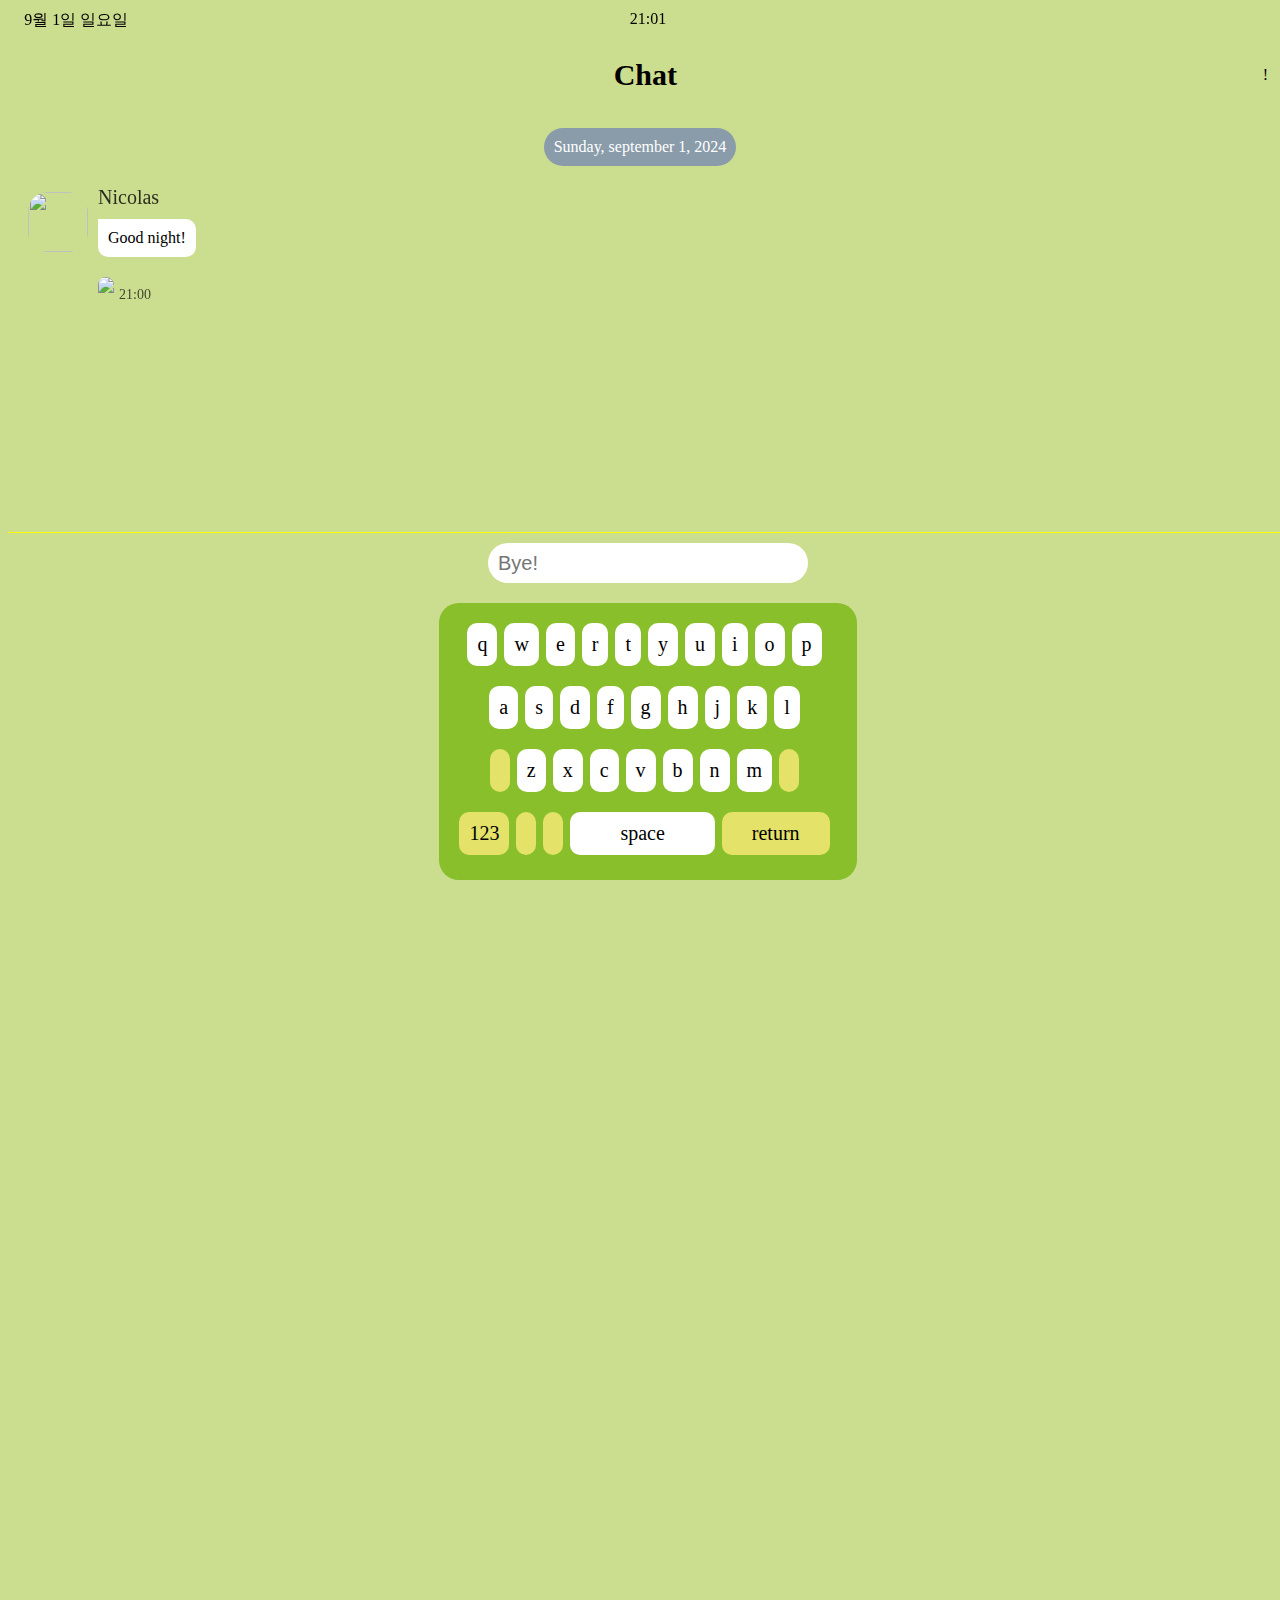
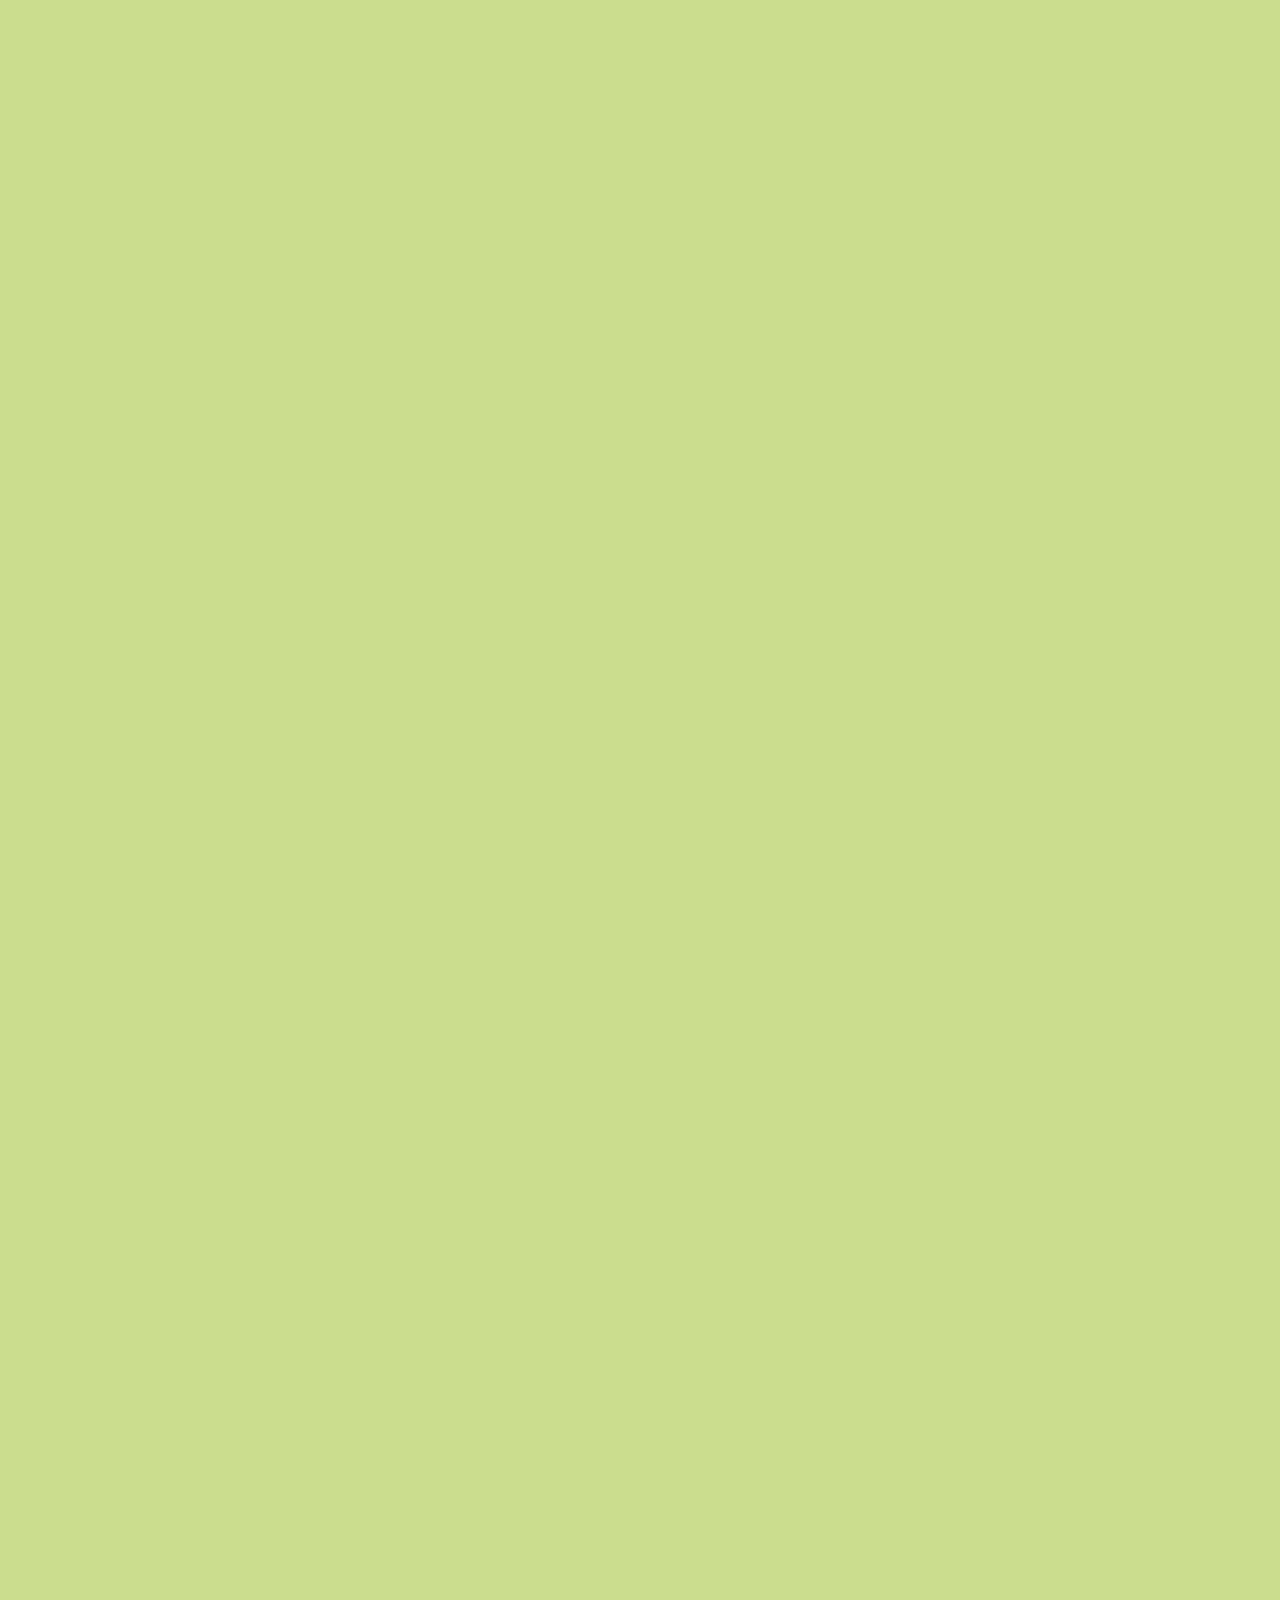
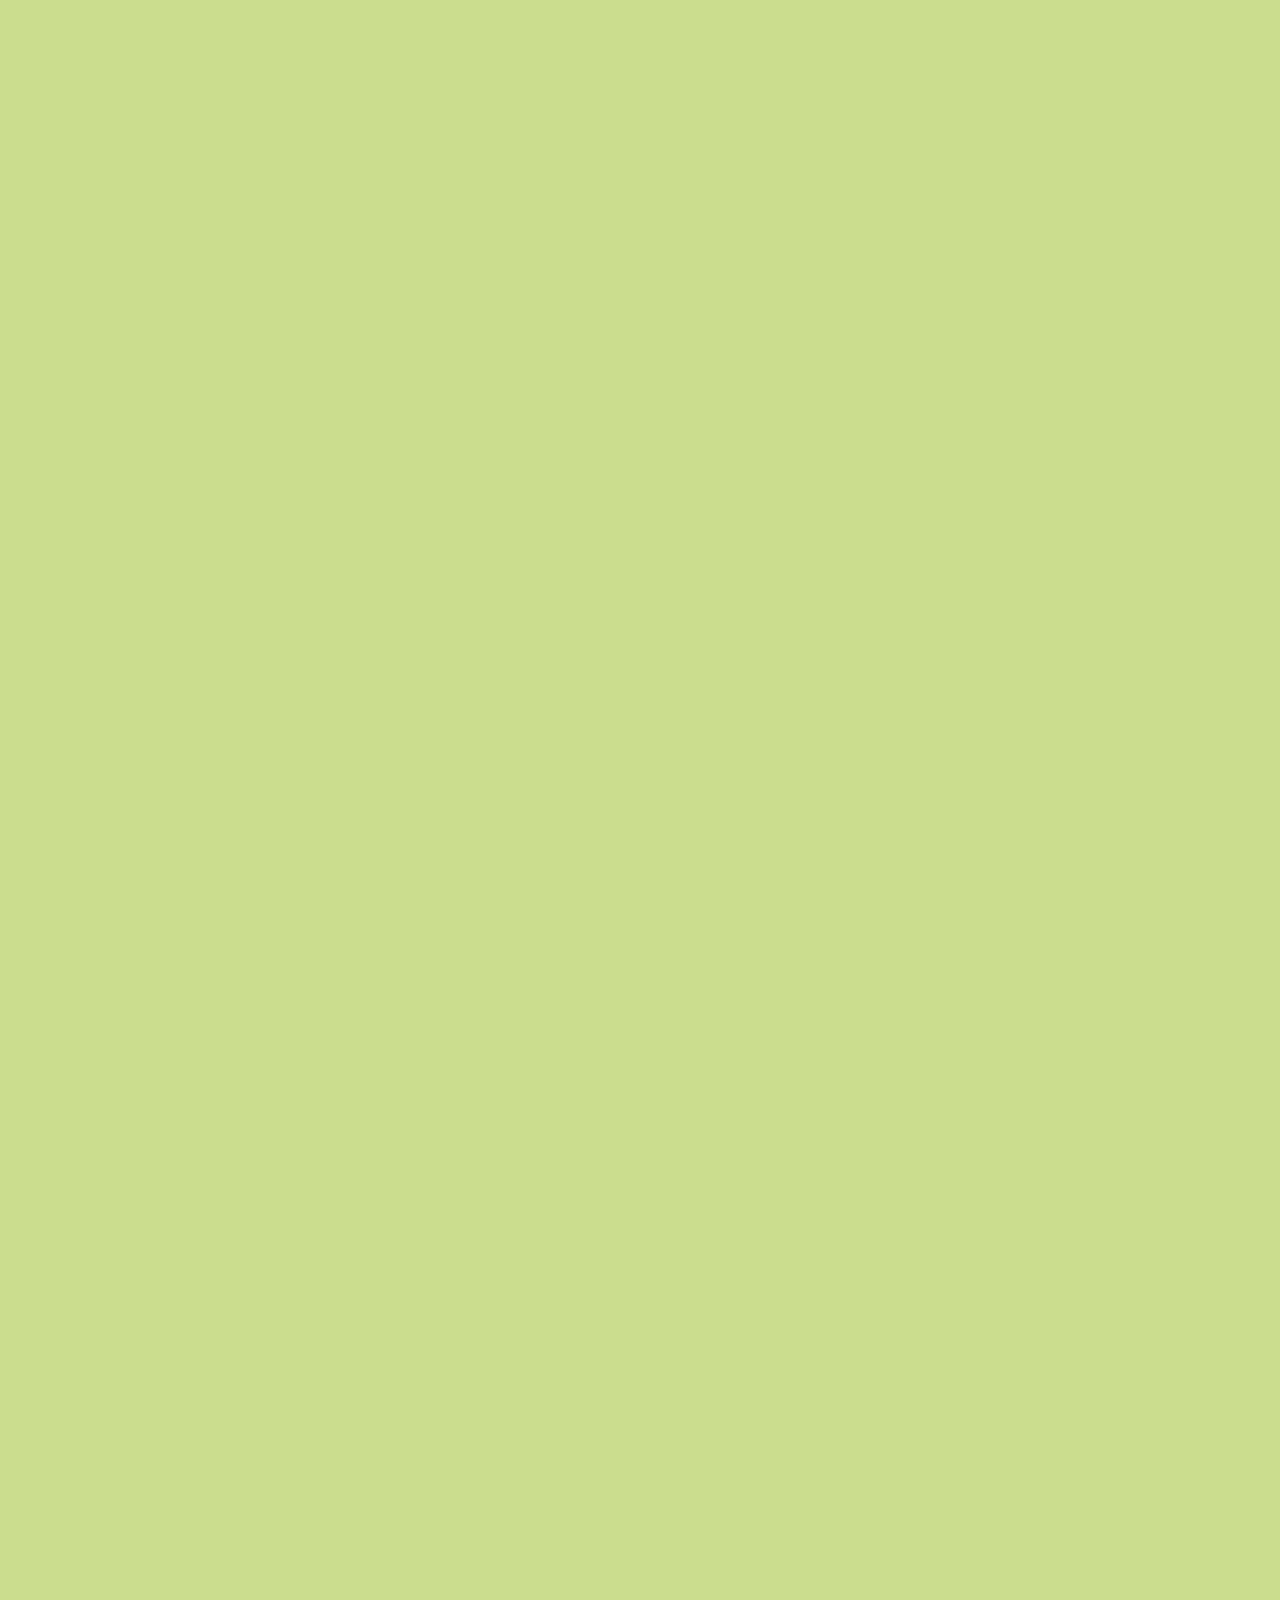
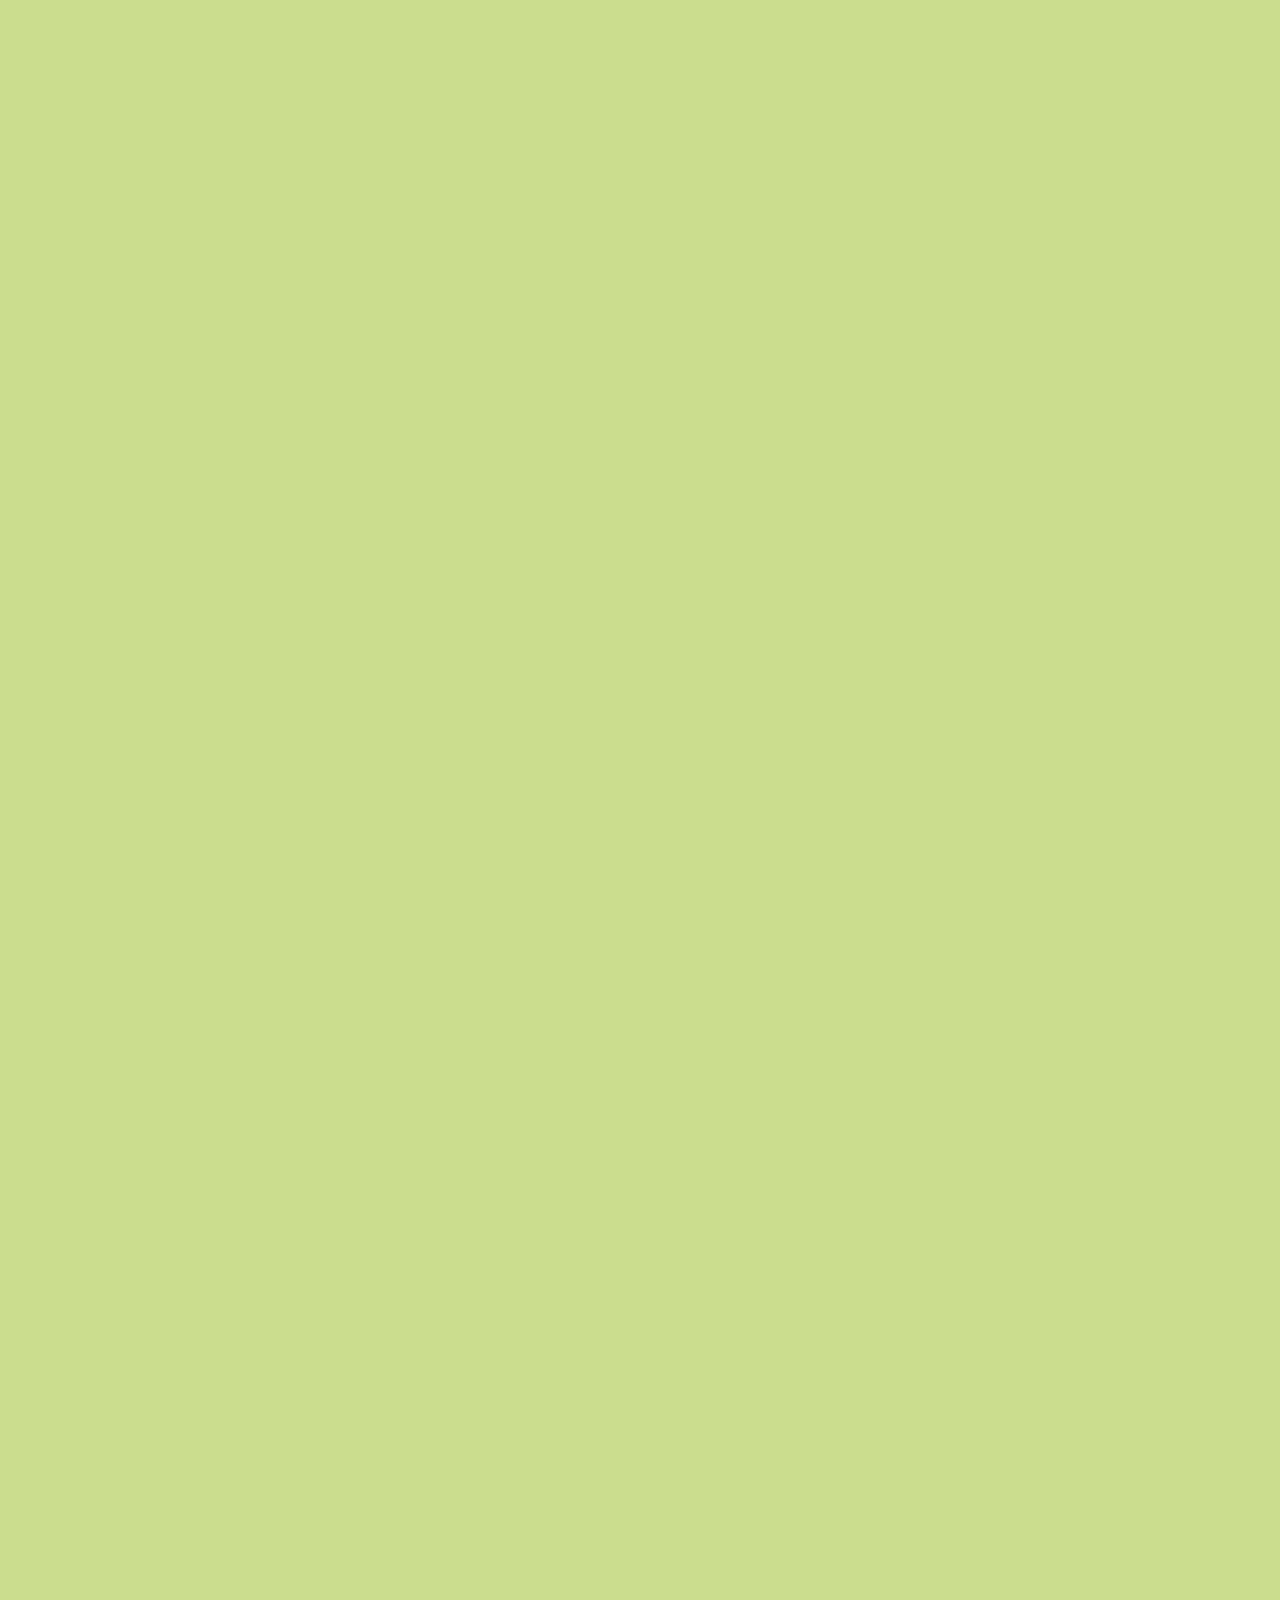
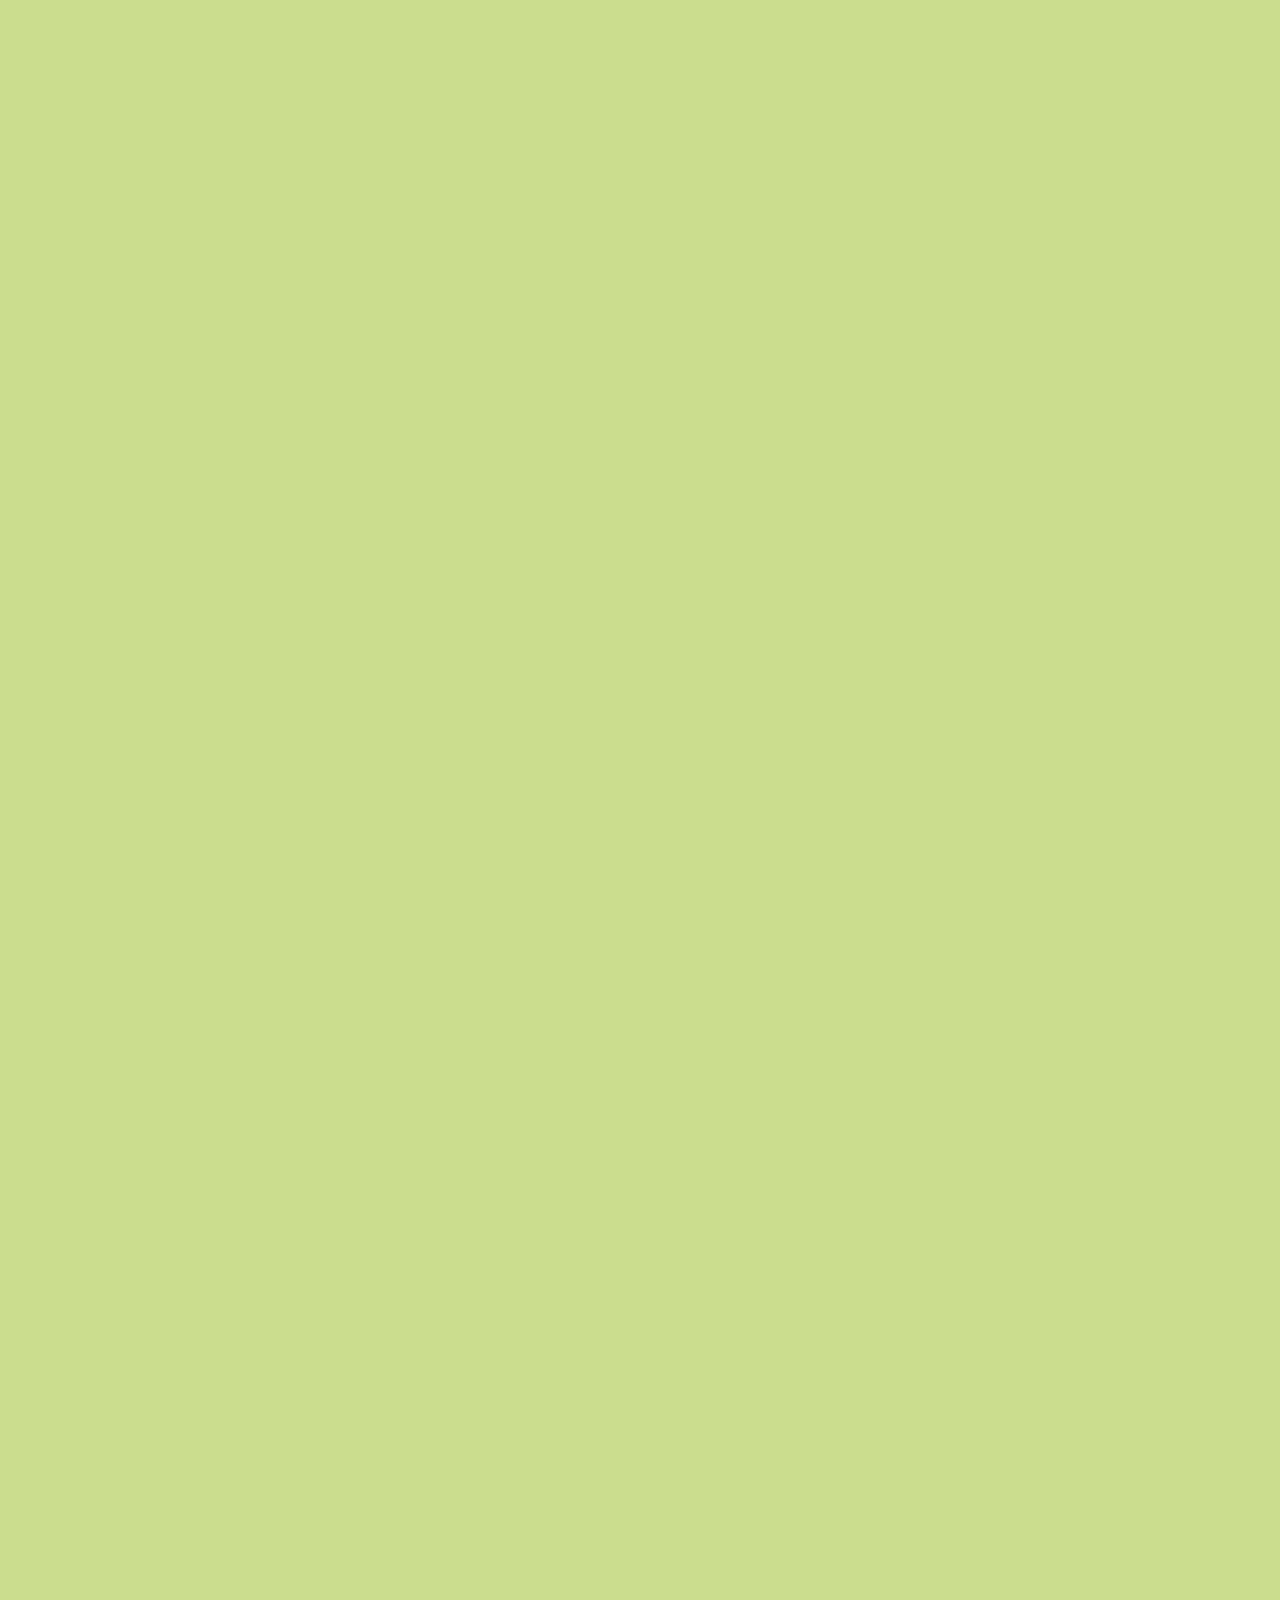
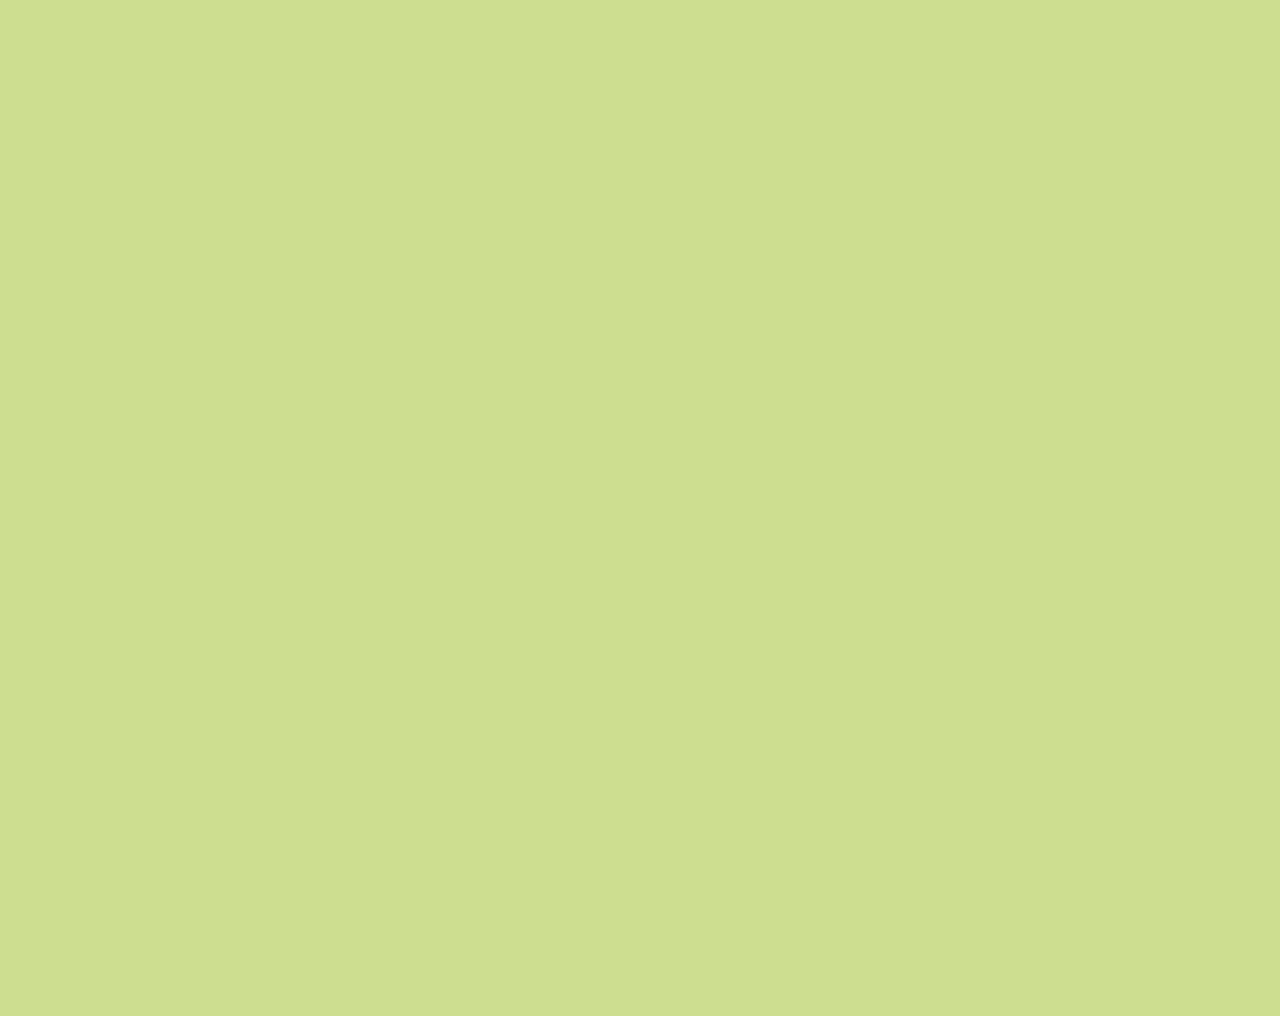
==== chat-night.html @ dffe034f "melonatalk" ====
<!DOCTYPE html>
<html lang="en">
<head>
  <meta charset="UTF-8">
  <meta name="viewport" content="width=device-width, initial-scale=1.0">
  <title>chat - MelonaTalk</title>
  <link rel="stylesheet" href="css/styles.css">
</head>
<body id = "chat-secreens2">
  <div class = "status-bar">
    <div class="status-bar__column">
      <span>9월 1일 일요일</span>
    </div>
    <div class="status-bar__column">
      <span>21:01</span>
    </div>
    <div class="status-bar__column">
      <i class="fa-solid fa-comment-dots"></i>
      <i class="fa-solid fa-volume-xmark"></i>
      <i class="fa-solid fa-wifi"></i>
      <i class="fa-solid fa-battery-quarter"></i>
    </div>
  </div>

  <header class = "screen-header2">
    <div class = "header-column">
      <a href="chats.html">
        <i class="fa-solid fa-chevron-left fa-xl"></i>
      </a>
    </div>
    <div class = "header-column">
      <span class = "header-title">Chat</span>
    </div>
    <div class = "header-column">
      <div class = "nav__notification2">!</div>
      <a href="chat.html"><i class="fa-regular fa-sun fa-xl"></i></a>
    </div>
  </header>

  <div class = "time-stamp">
    <div class = "time-notify">
      <span>Sunday, september 1, 2024</span>
    </div>
    
  </div>

<div class="message-row">
  <img src = "https://search.pstatic.net/common/?src=https%3A%2F%2Fditto-phinf.pstatic.net%2F20240404_140%2F1712211848924etc7e_PNG%2F660e47878357bb7883103996.png&type=o&size=472x472&ttype=input"/>
  <div class = "message-row__content">
    <span class = "message__author">Nicolas</span>
    <div class = "message__info">
      <span class = "message__bubble">Good night!</span>
    </div>
  </div>
</div>

<div class="message-img">
  <img src = "https://encrypted-tbn0.gstatic.com/images?q=tbn:ANd9GcSK80d5dXAN3PVcChXH1O1wwo0J5BDsfjjIig&usqp=CAU"/>
  <div class = "message__info">
    <span class = "message__time">21:00</span>
  </div>
</div>
</div>

<div class = "keyboard">
  <div class = "keyboard-top">
    <i class="fa-solid fa-square-plus fa-xl"></i>
    <input type = "text" placeholder="Bye!" class = "keyboard-input"/>
    <i class="fa-solid fa-face-smile fa-xl"></i>
  </div>
  <div class = "keyboard-bottom">
    <div class = first-line>
      <div class="keyboard-keys">
        <span class="keyboard-key">q</span>
      </div>
      <div class="keyboard-keys">
        <span class="keyboard-key">w</span>
      </div>
      <div class="keyboard-keys">
        <span class="keyboard-key">e</span>
      </div>
      <div class="keyboard-keys">
        <span class="keyboard-key">r</span>
      </div>
      <div class="keyboard-keys">
        <span class="keyboard-key">t</span>
      </div>
      <div class="keyboard-keys">
        <span class="keyboard-key">y</span>
      </div>
      <div class="keyboard-keys">
        <span class="keyboard-key">u</span>
      </div>
      <div class="keyboard-keys">
        <span class="keyboard-key">i</span>
      </div>
      <div class="keyboard-keys">
        <span class="keyboard-key">o</span>
      </div>
      <div class="keyboard-keys">
        <span class="keyboard-key">p</span>
      </div>
    </div>
    
    <div class = "second-line">
      <div class="keyboard-keys">
        <span class="keyboard-key">a</span>
      </div>
      <div class="keyboard-keys">
        <span class="keyboard-key">s</span>
      </div>
      <div class="keyboard-keys">
        <span class="keyboard-key">d</span>
      </div>
      <div class="keyboard-keys">
        <span class="keyboard-key">f</span>
      </div>
      <div class="keyboard-keys">
        <span class="keyboard-key">g</span>
      </div>
      <div class="keyboard-keys">
        <span class="keyboard-key">h</span>
      </div>
      <div class="keyboard-keys">
        <span class="keyboard-key">j</span>
      </div>
      <div class="keyboard-keys">
        <span class="keyboard-key">k</span>
      </div>
      <div class="keyboard-keys">
        <span class="keyboard-key">l</span>
      </div>
    </div>
    
    <div class = "third-line">
      <div class="keyboard-keys">
        <span class="keyboard-key"><i class="fa-solid fa-up-long"></i></span>
      </div>
      <div class="keyboard-keys">
        <span class="keyboard-key">z</span>
      </div>
      <div class="keyboard-keys">
        <span class="keyboard-key">x</span>
      </div>
      <div class="keyboard-keys">
        <span class="keyboard-key">c</span>
      </div>
      <div class="keyboard-keys">
        <span class="keyboard-key">v</span>
      </div>
      <div class="keyboard-keys">
        <span class="keyboard-key">b</span>
      </div>
      <div class="keyboard-keys">
        <span class="keyboard-key">n</span>
      </div>
      <div class="keyboard-keys">
        <span class="keyboard-key">m</span>
      </div>
      <div class="keyboard-keys">
        <span class="keyboard-key"><i class="fa-solid fa-delete-left"></i></span>
      </div>

    </div> 

    <div class = "fourth-line">
      <div class="keyboard-keys">
        <span class="keyboard-key">123</span>
      </div>
      <div class="keyboard-keys">
        <span class="keyboard-key"><i class="fa-solid fa-globe"></i></span>
      </div>
      <div class="keyboard-keys">
        <span class="keyboard-key"><i class="fa-solid fa-microphone-lines"></i></span>
      </div>
      <div class = "keyboard-keys">
        <span class="keyboard-key">space</span>
      </div>
      <div class = "keyboard-keys">
        <span class="keyboard-key">return</span>
      </div>
    </div>
  </div>

</div>
  

  <script src="https://kit.fontawesome.com/f261383c8e.js" crossorigin="anonymous"></script>
</body>
</html>
---- css/styles.css ----
@import "variables.css";
@import "reset.css";


@import "components/status-bar.css";
@import "components/nav-bar.css";
@import "components/screen-header.css";
@import "components/user.component.css";

@import "screens/login.css";
@import "screens/friends.css";
@import "screens/chats.css";
@import "screens/find.css";
@import "screens/my.css";
@import "screens/chat.css";
@import "screens/chat-night.css";
@import "screens/keyboard.css";
@import "screens/settings.css";
@import "screens/logout.css";
@import "screens/logoutbefore.css";
body {
  background-color: white;
  height: 1000vh;
}


.header {
  margin-top: 100px;
  display: flex;
  justify-content: center;
  align-items: center;
  flex-direction: column;
}

.header h2 {
  font-size: 50px;
  color: #7ac81a;
  margin-bottom: 15px;
}

.header h3 {
  font-size: 25px;
  color: #c9d7ad;
}
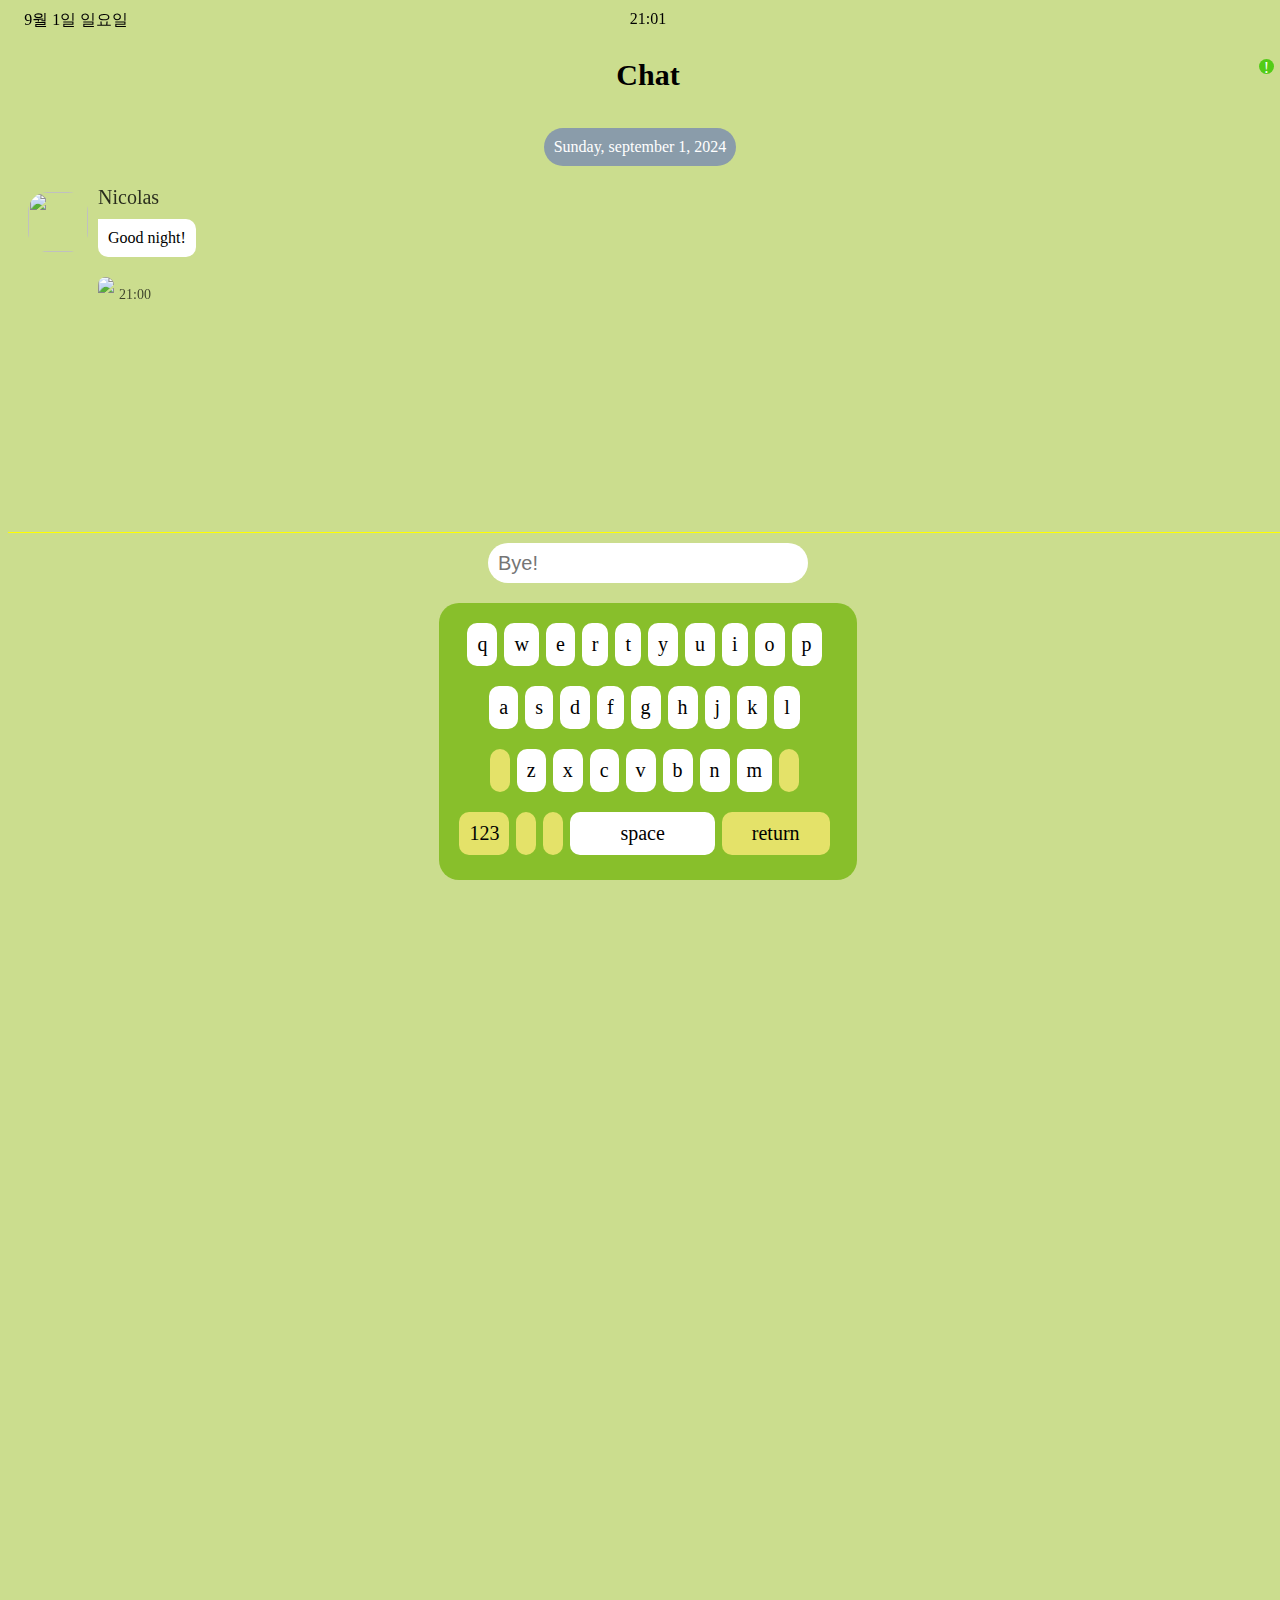
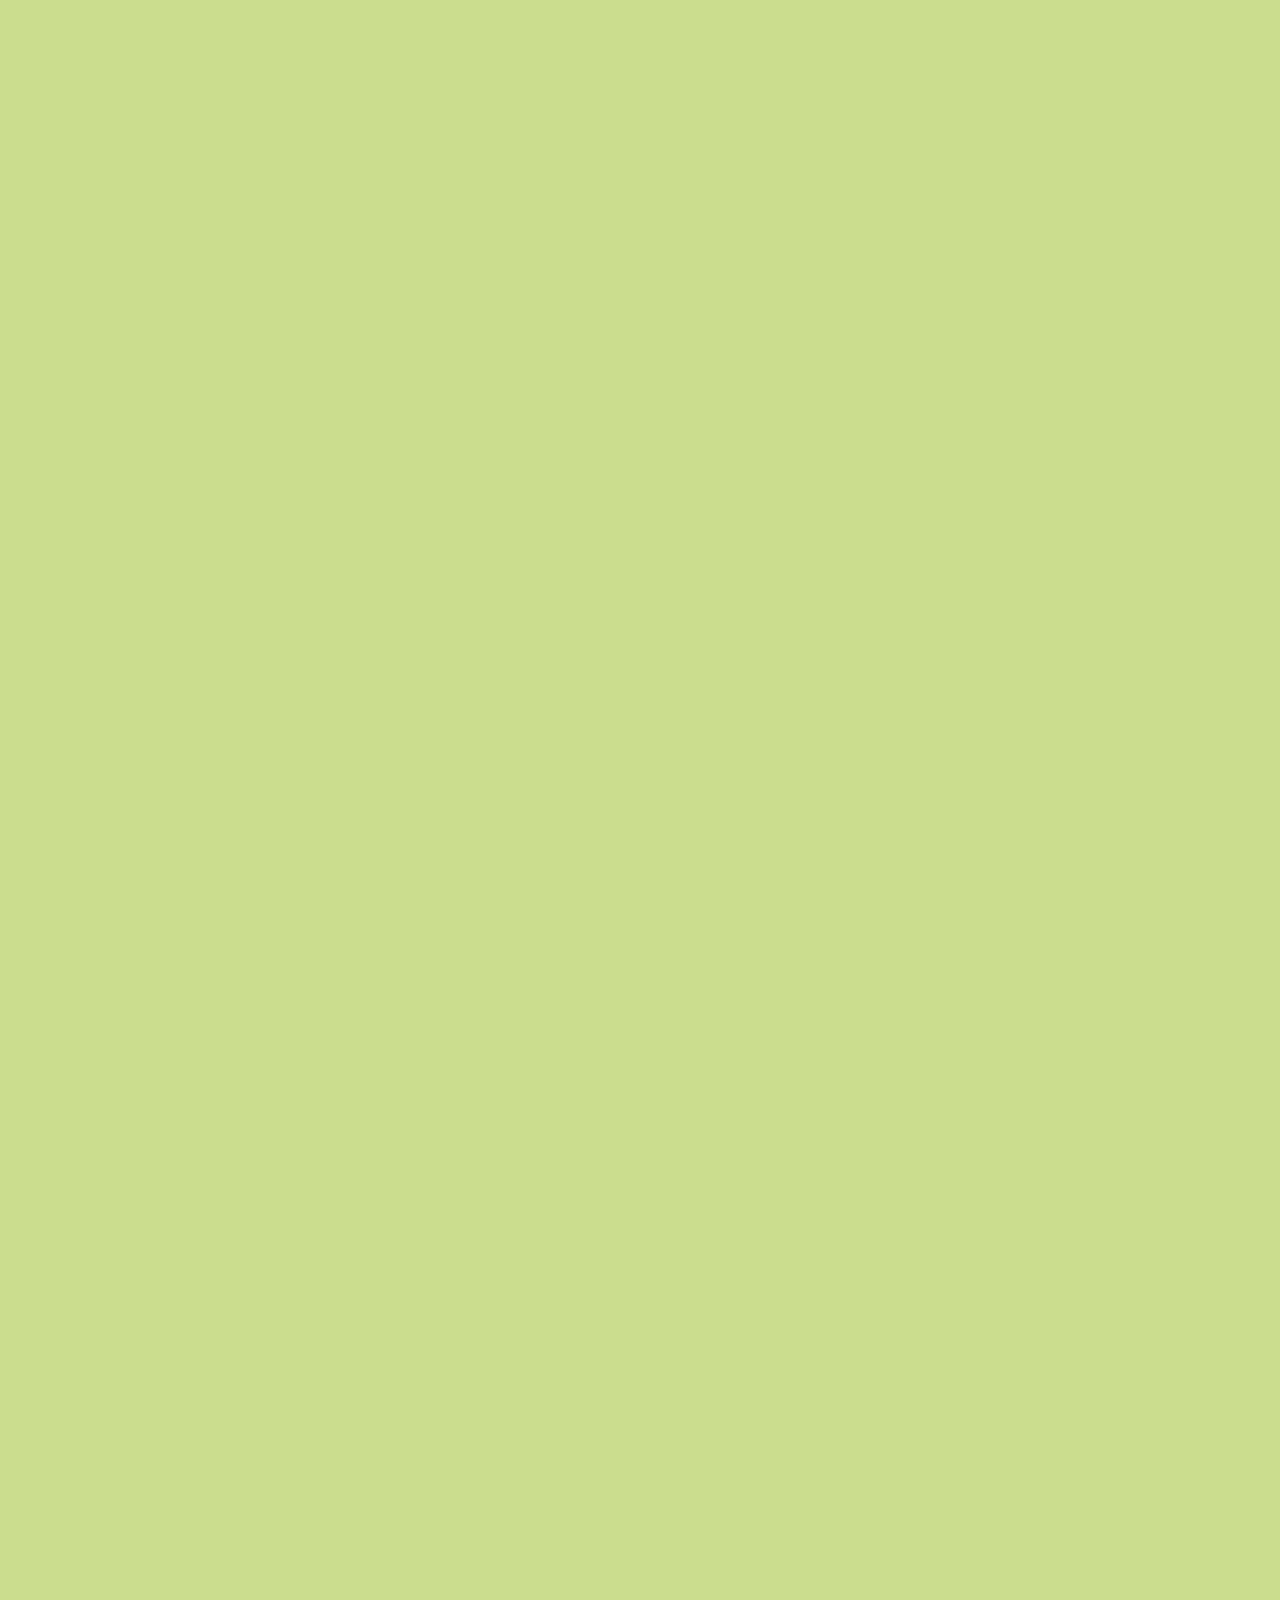
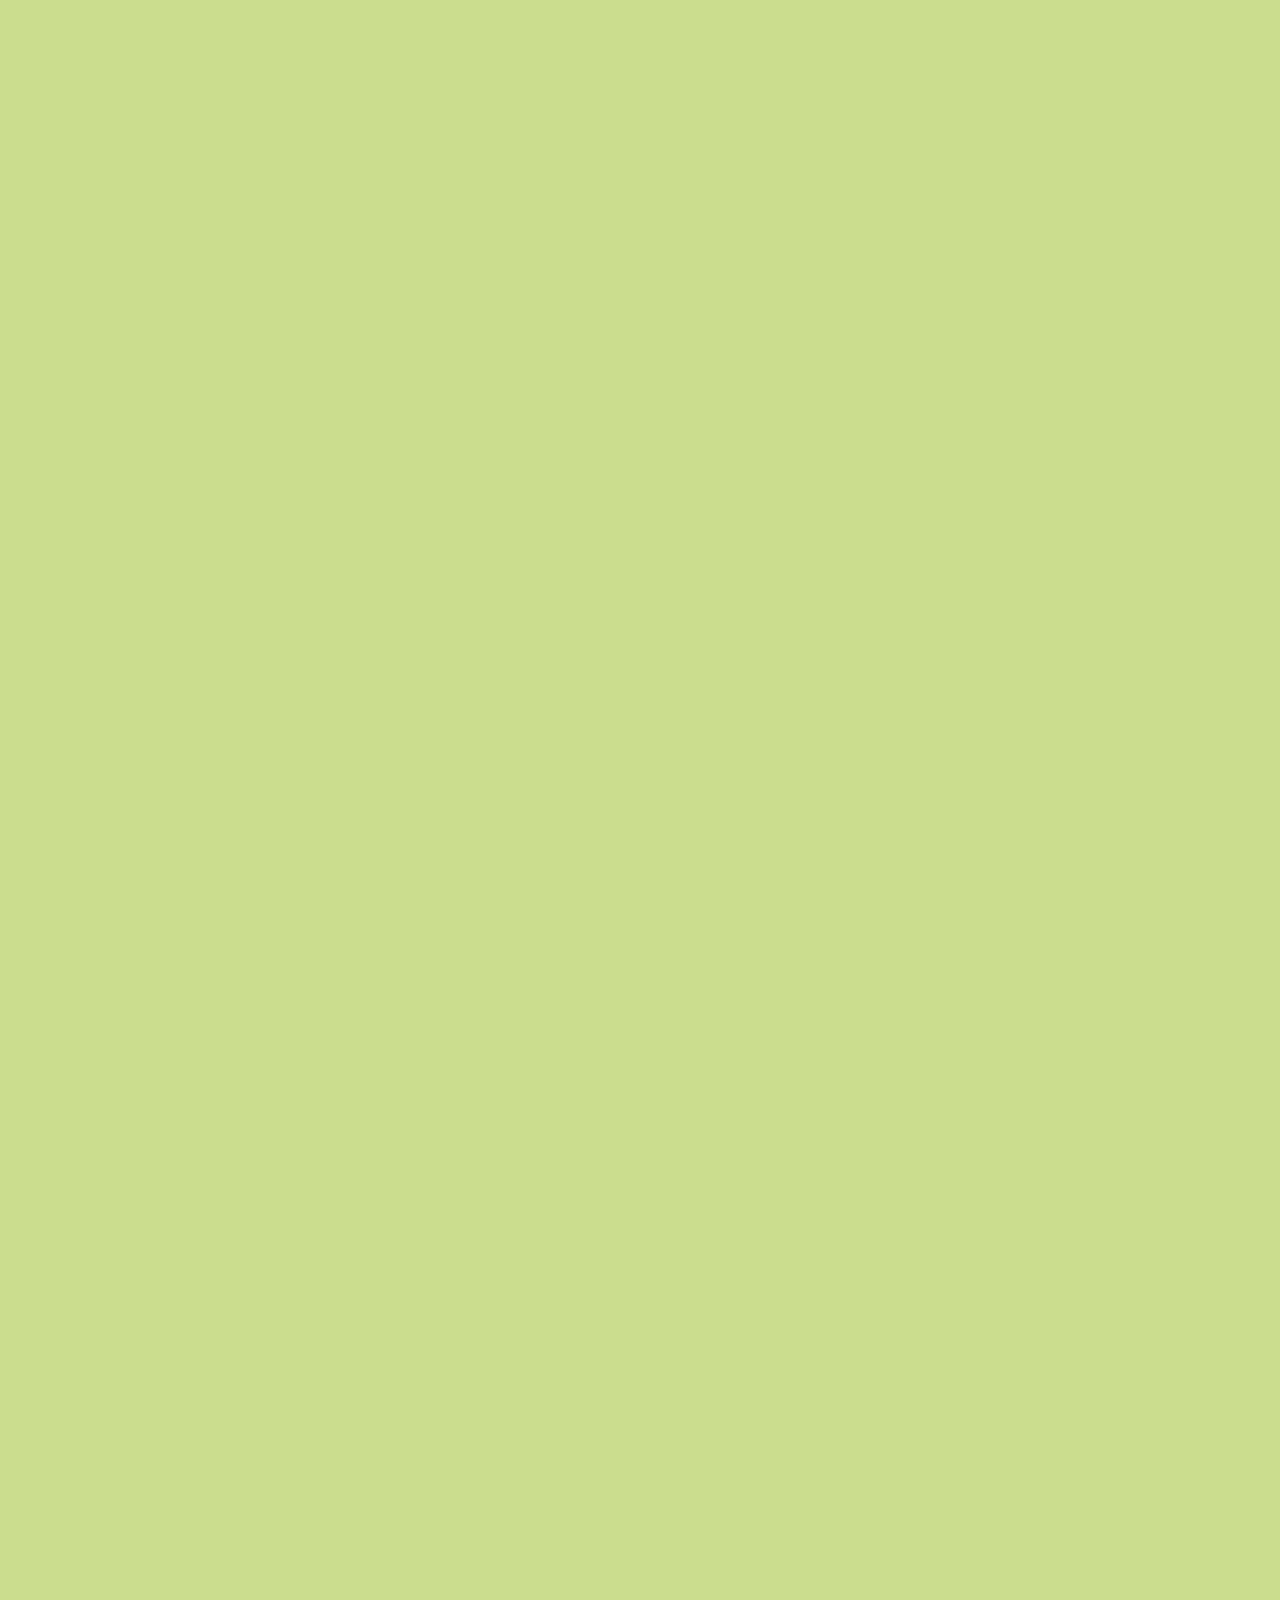
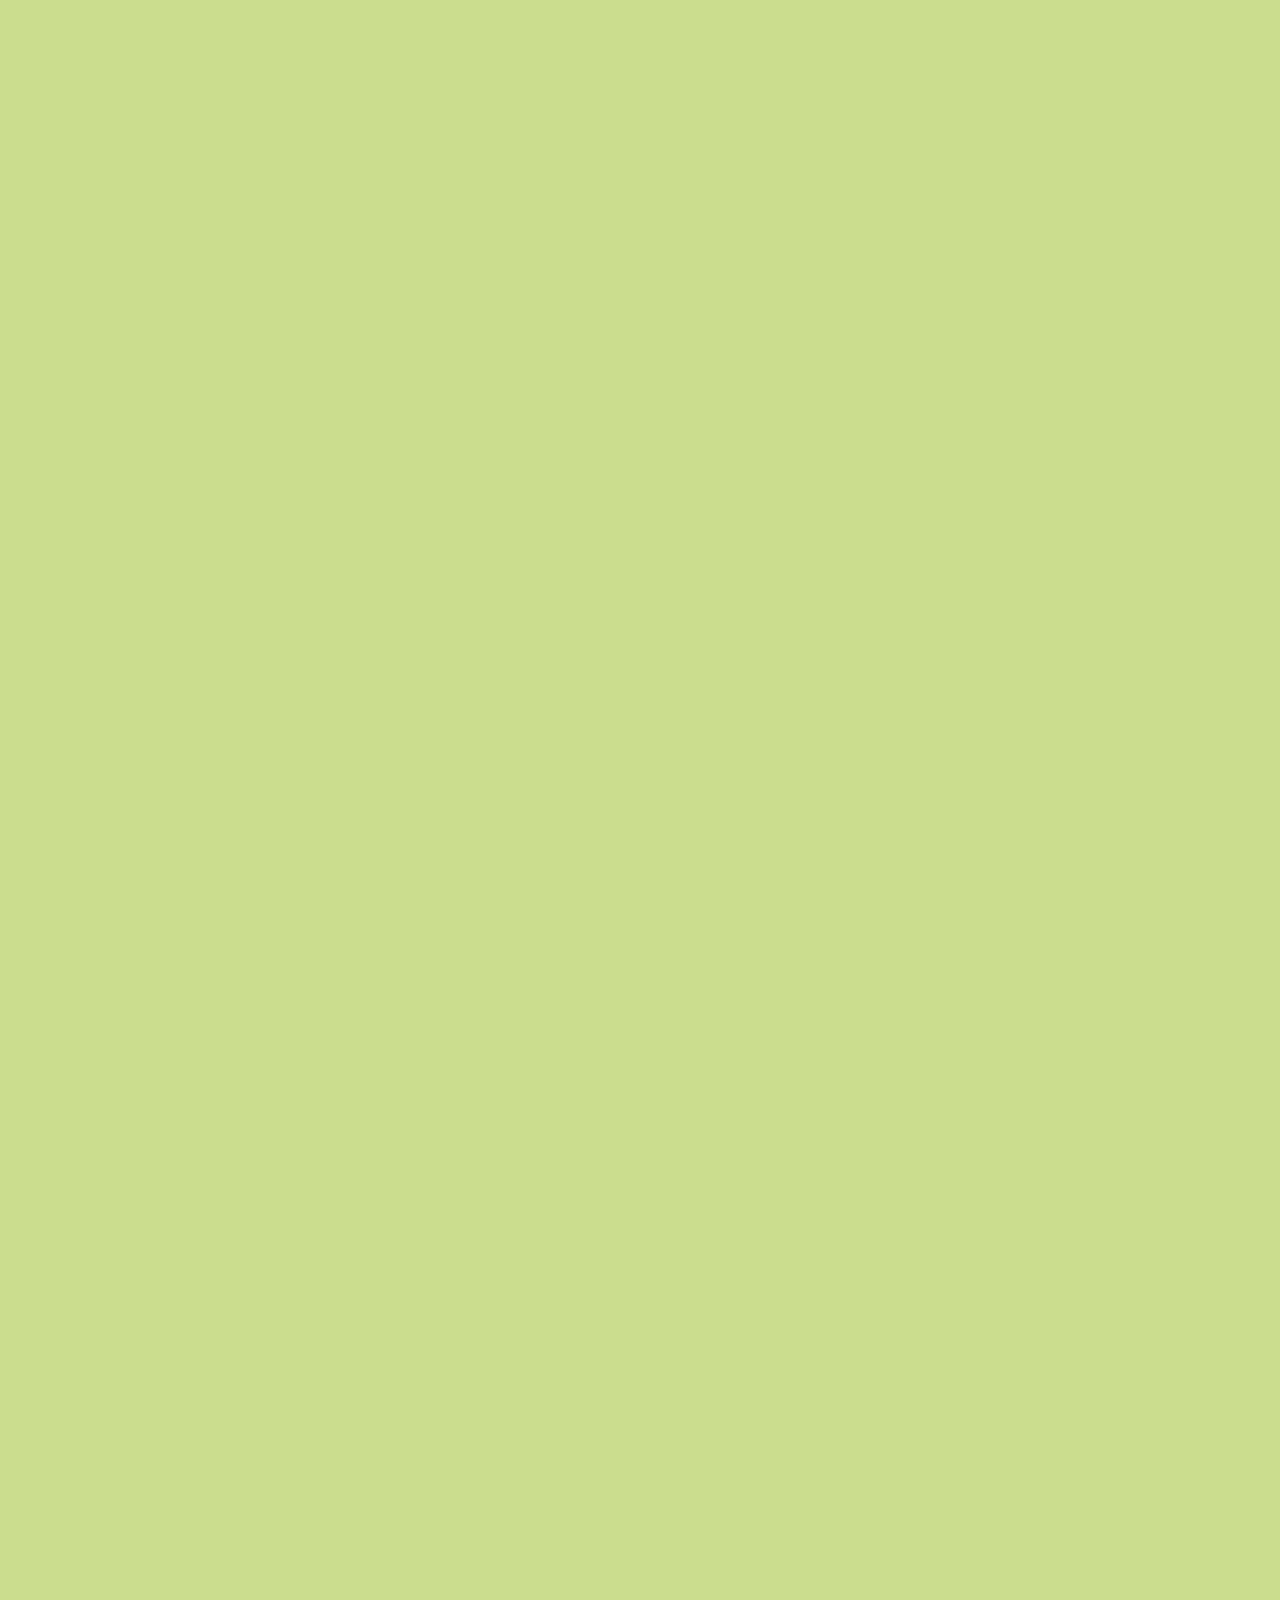
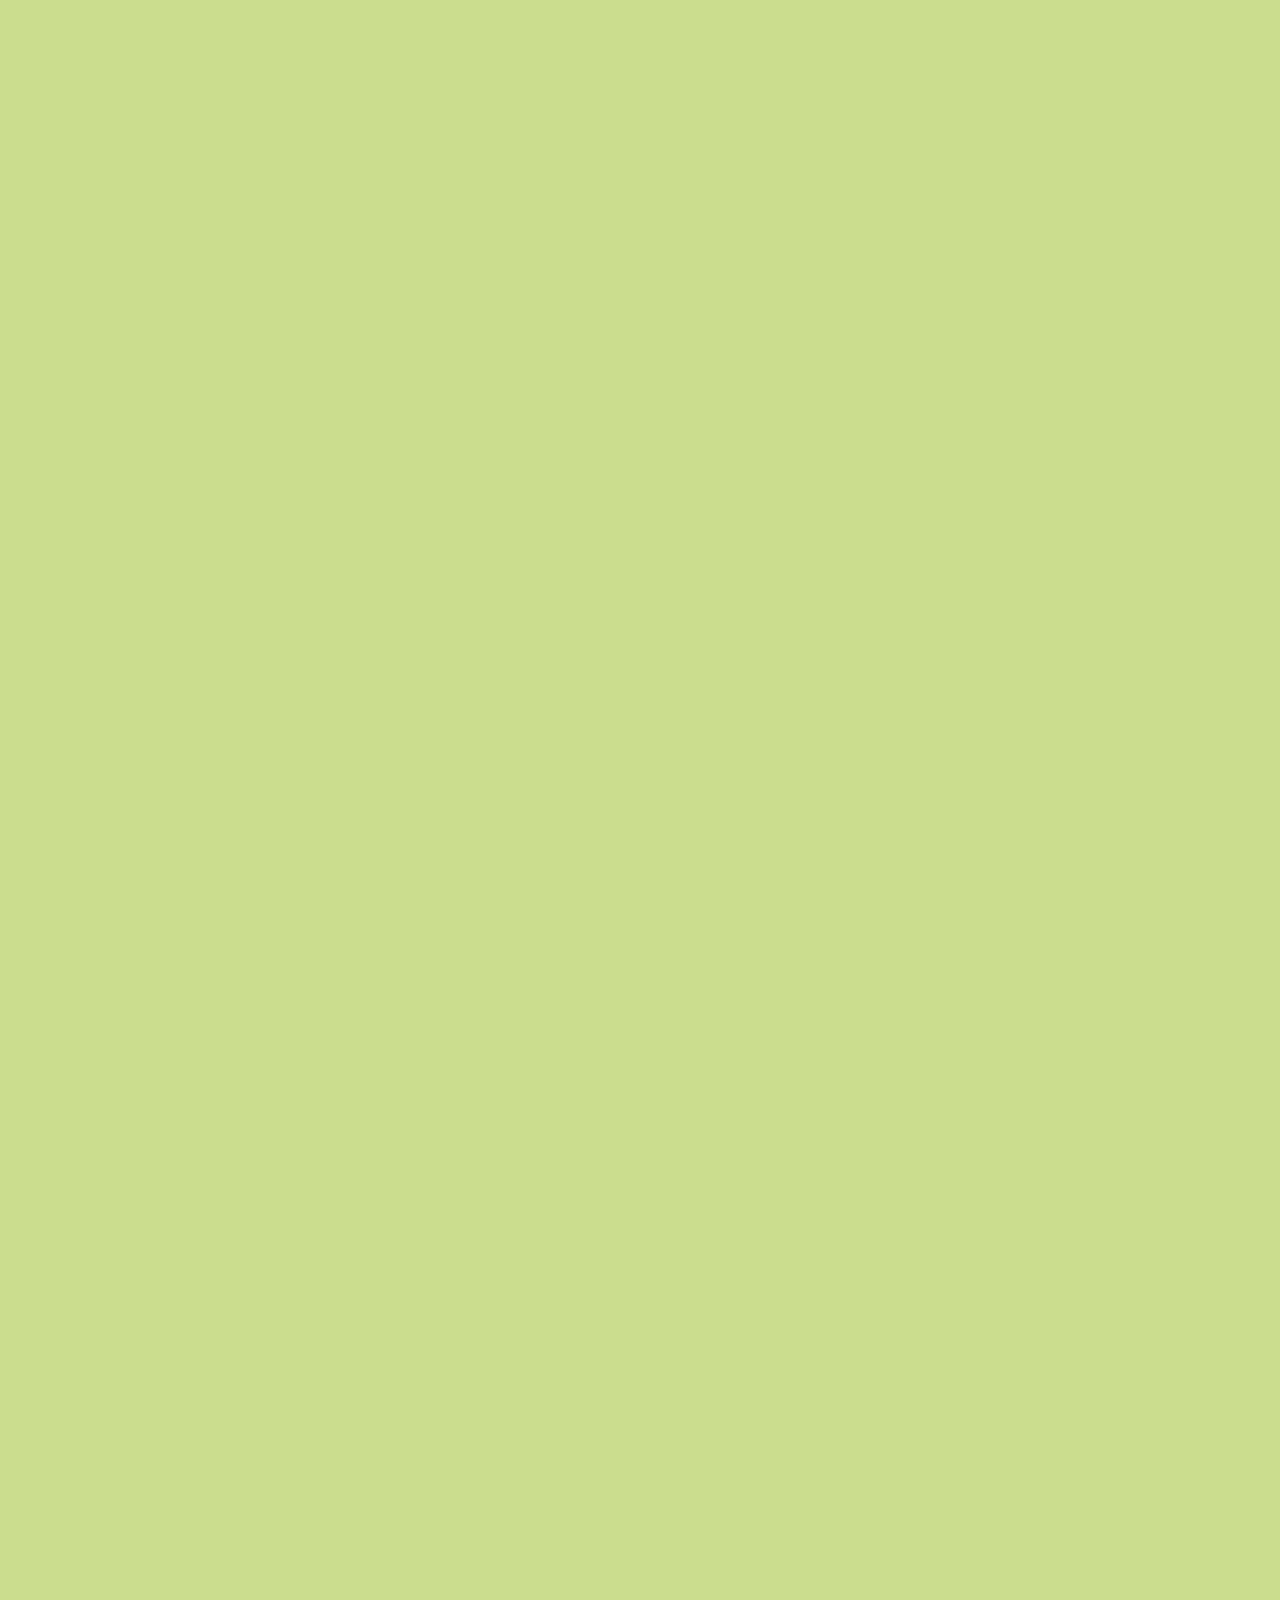
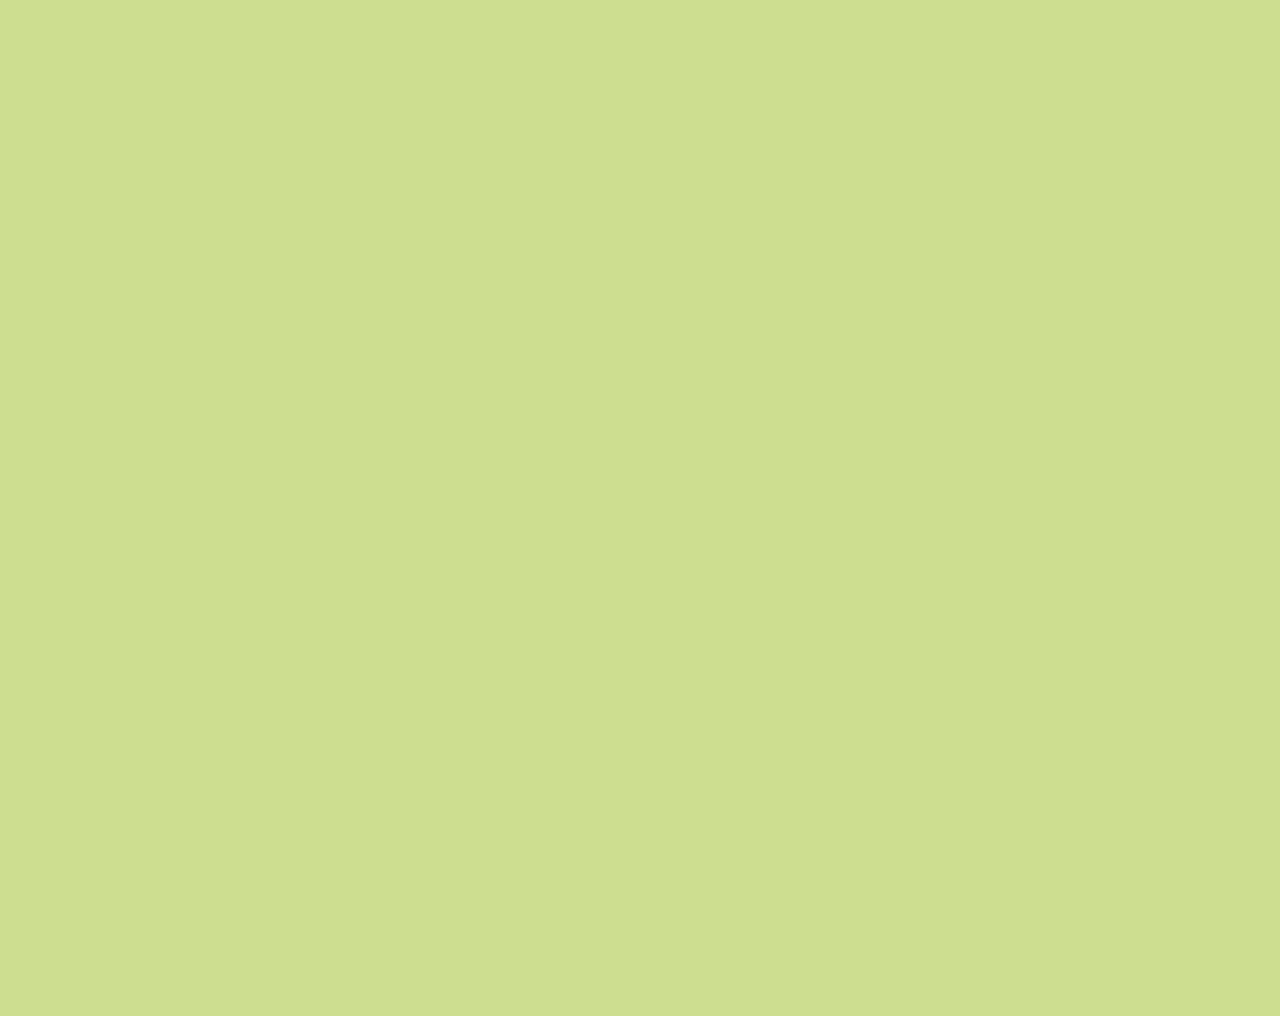
==== commit 8c835553: "melonatalk" ====
--- a/chat-night.html
+++ b/chat-night.html
@@ -44,22 +44,24 @@
     
   </div>
 
-<div class="message-row">
-  <img src = "https://search.pstatic.net/common/?src=https%3A%2F%2Fditto-phinf.pstatic.net%2F20240404_140%2F1712211848924etc7e_PNG%2F660e47878357bb7883103996.png&type=o&size=472x472&ttype=input"/>
-  <div class = "message-row__content">
-    <span class = "message__author">Nicolas</span>
-    <div class = "message__info">
-      <span class = "message__bubble">Good night!</span>
+<div class = "chat-main">
+  <div class="message-row">
+    <img src = "https://search.pstatic.net/common/?src=https%3A%2F%2Fditto-phinf.pstatic.net%2F20240404_140%2F1712211848924etc7e_PNG%2F660e47878357bb7883103996.png&type=o&size=472x472&ttype=input"/>
+    <div class = "message-row__content">
+      <span class = "message__author">Nicolas</span>
+      <div class = "message__info">
+        <span class = "message__bubble">Good night!</span>
+      </div>
     </div>
   </div>
-</div>
-
-<div class="message-img">
-  <img src = "https://encrypted-tbn0.gstatic.com/images?q=tbn:ANd9GcSK80d5dXAN3PVcChXH1O1wwo0J5BDsfjjIig&usqp=CAU"/>
-  <div class = "message__info">
-    <span class = "message__time">21:00</span>
+  
+  <div class="message-img">
+    <img src = "https://encrypted-tbn0.gstatic.com/images?q=tbn:ANd9GcSK80d5dXAN3PVcChXH1O1wwo0J5BDsfjjIig&usqp=CAU"/>
+    <div class = "message__info">
+      <span class = "message__time">21:00</span>
+    </div>
   </div>
-</div>
+  </div>
 </div>
 
 <div class = "keyboard">
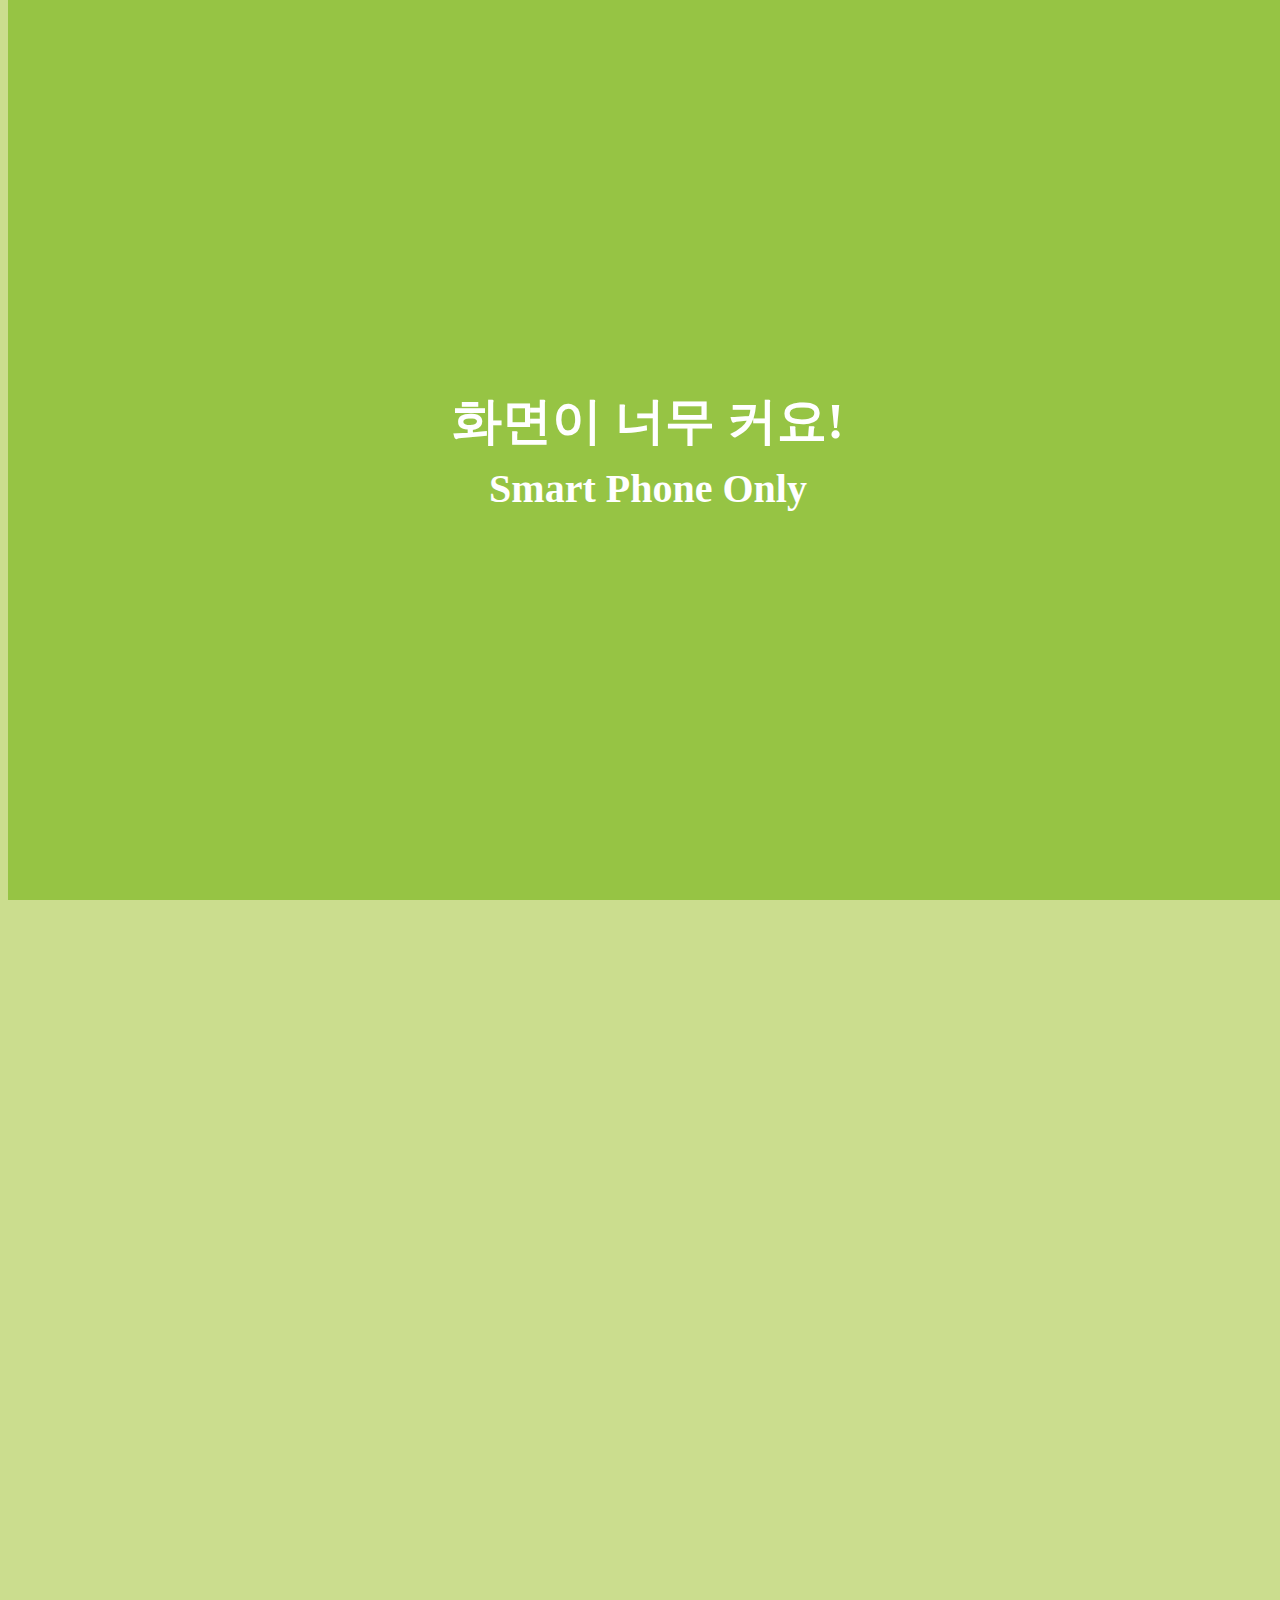
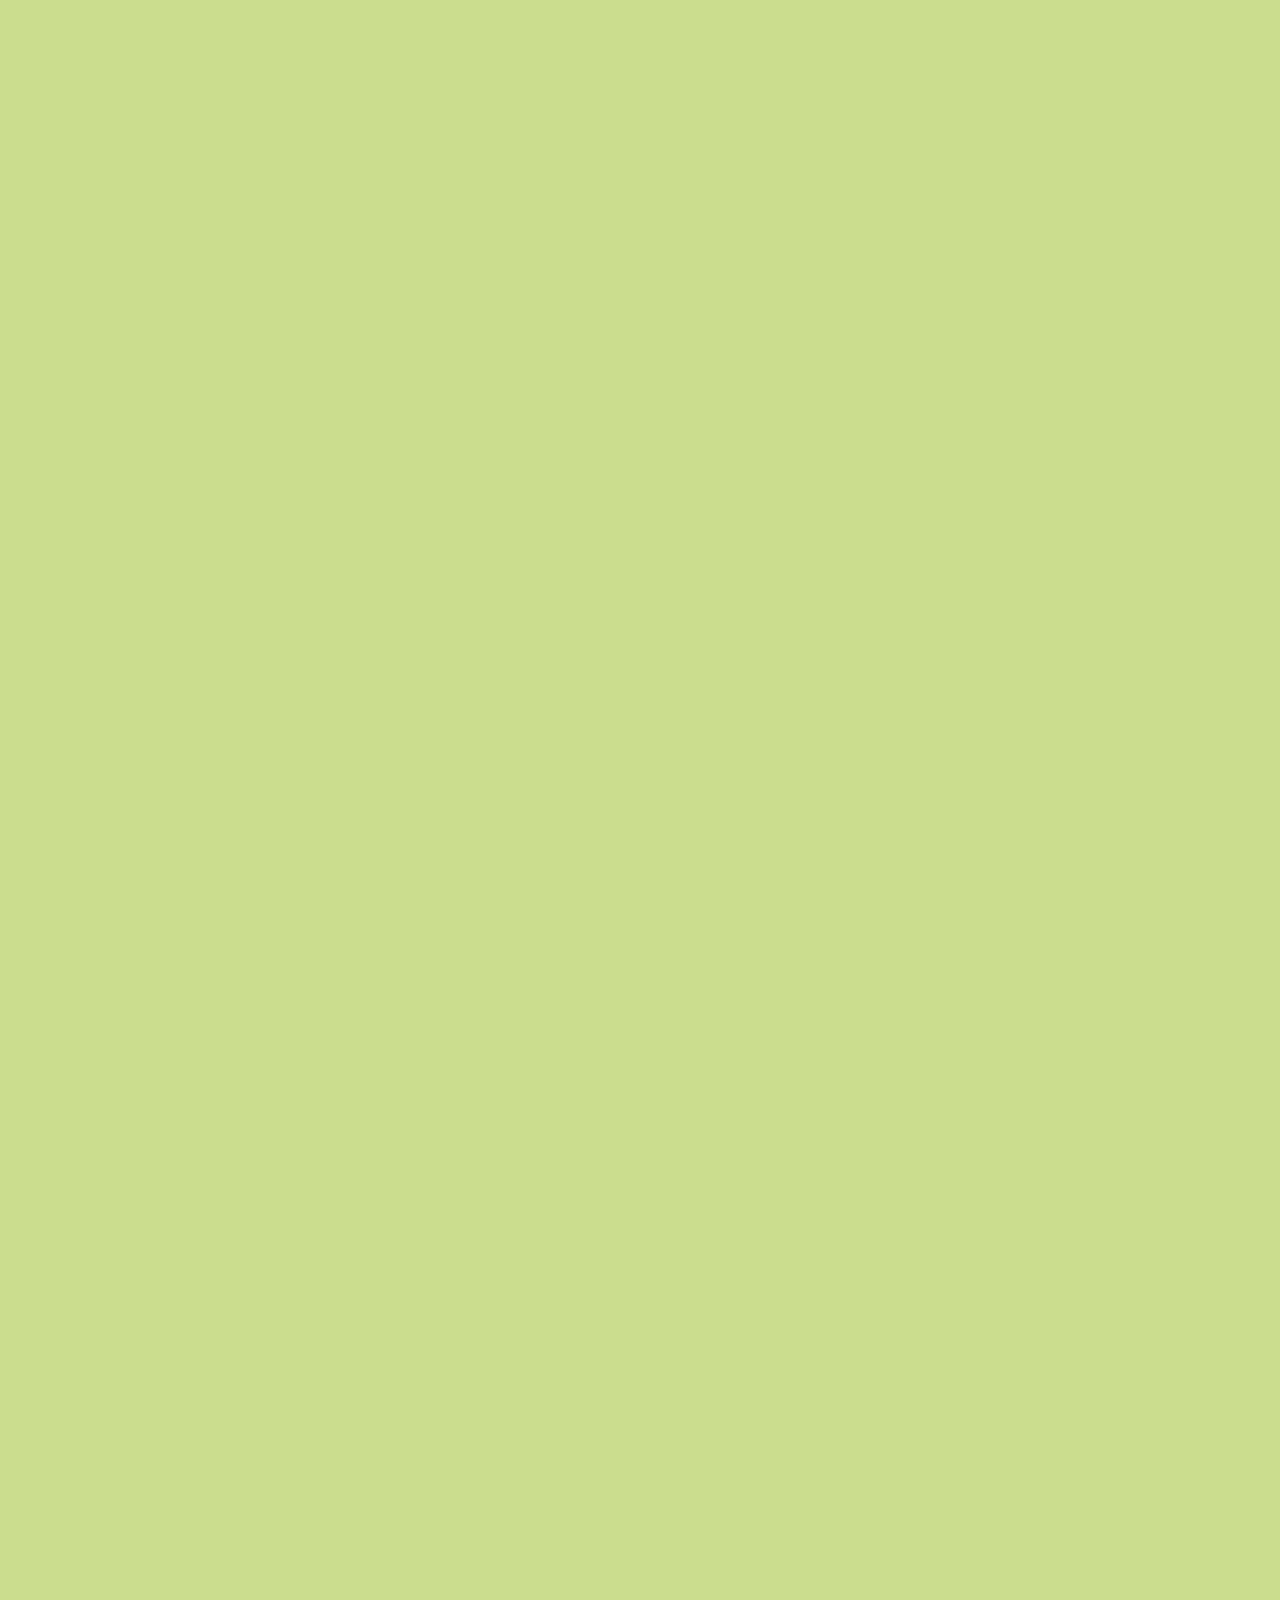
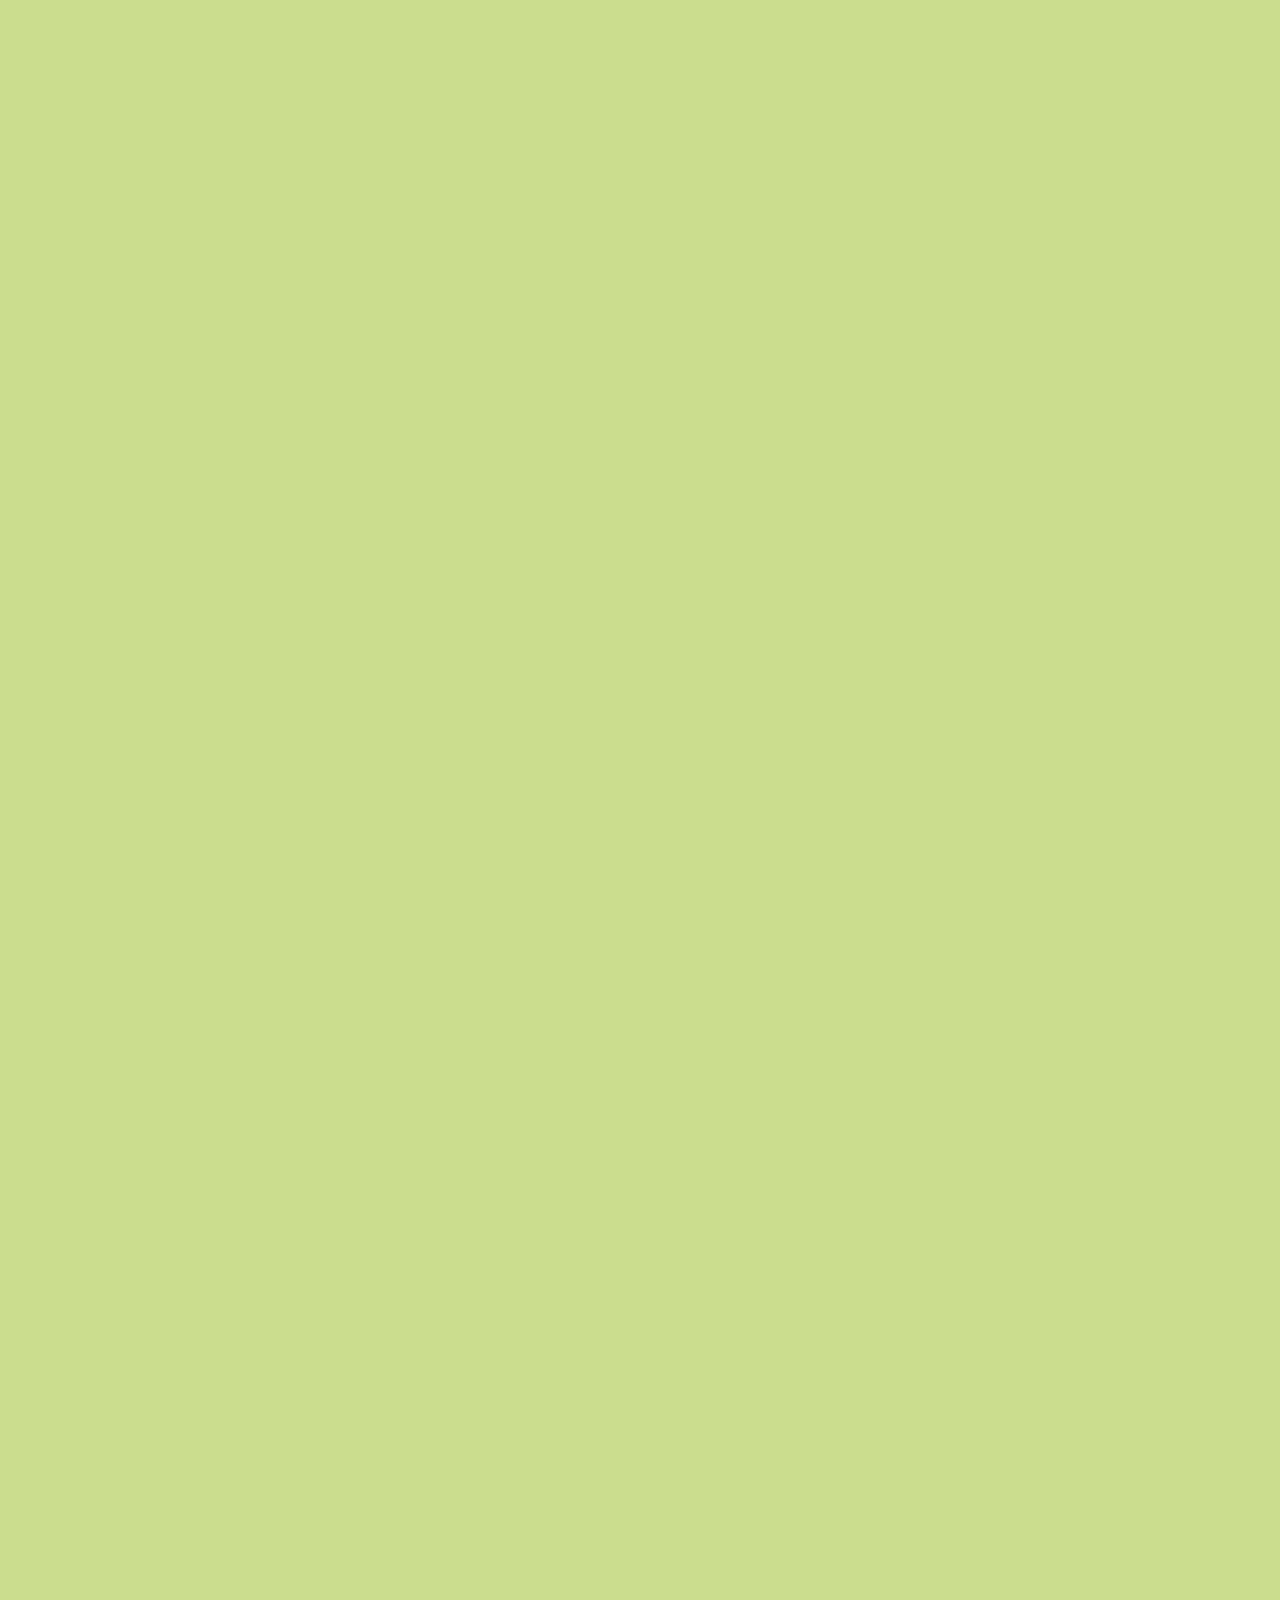
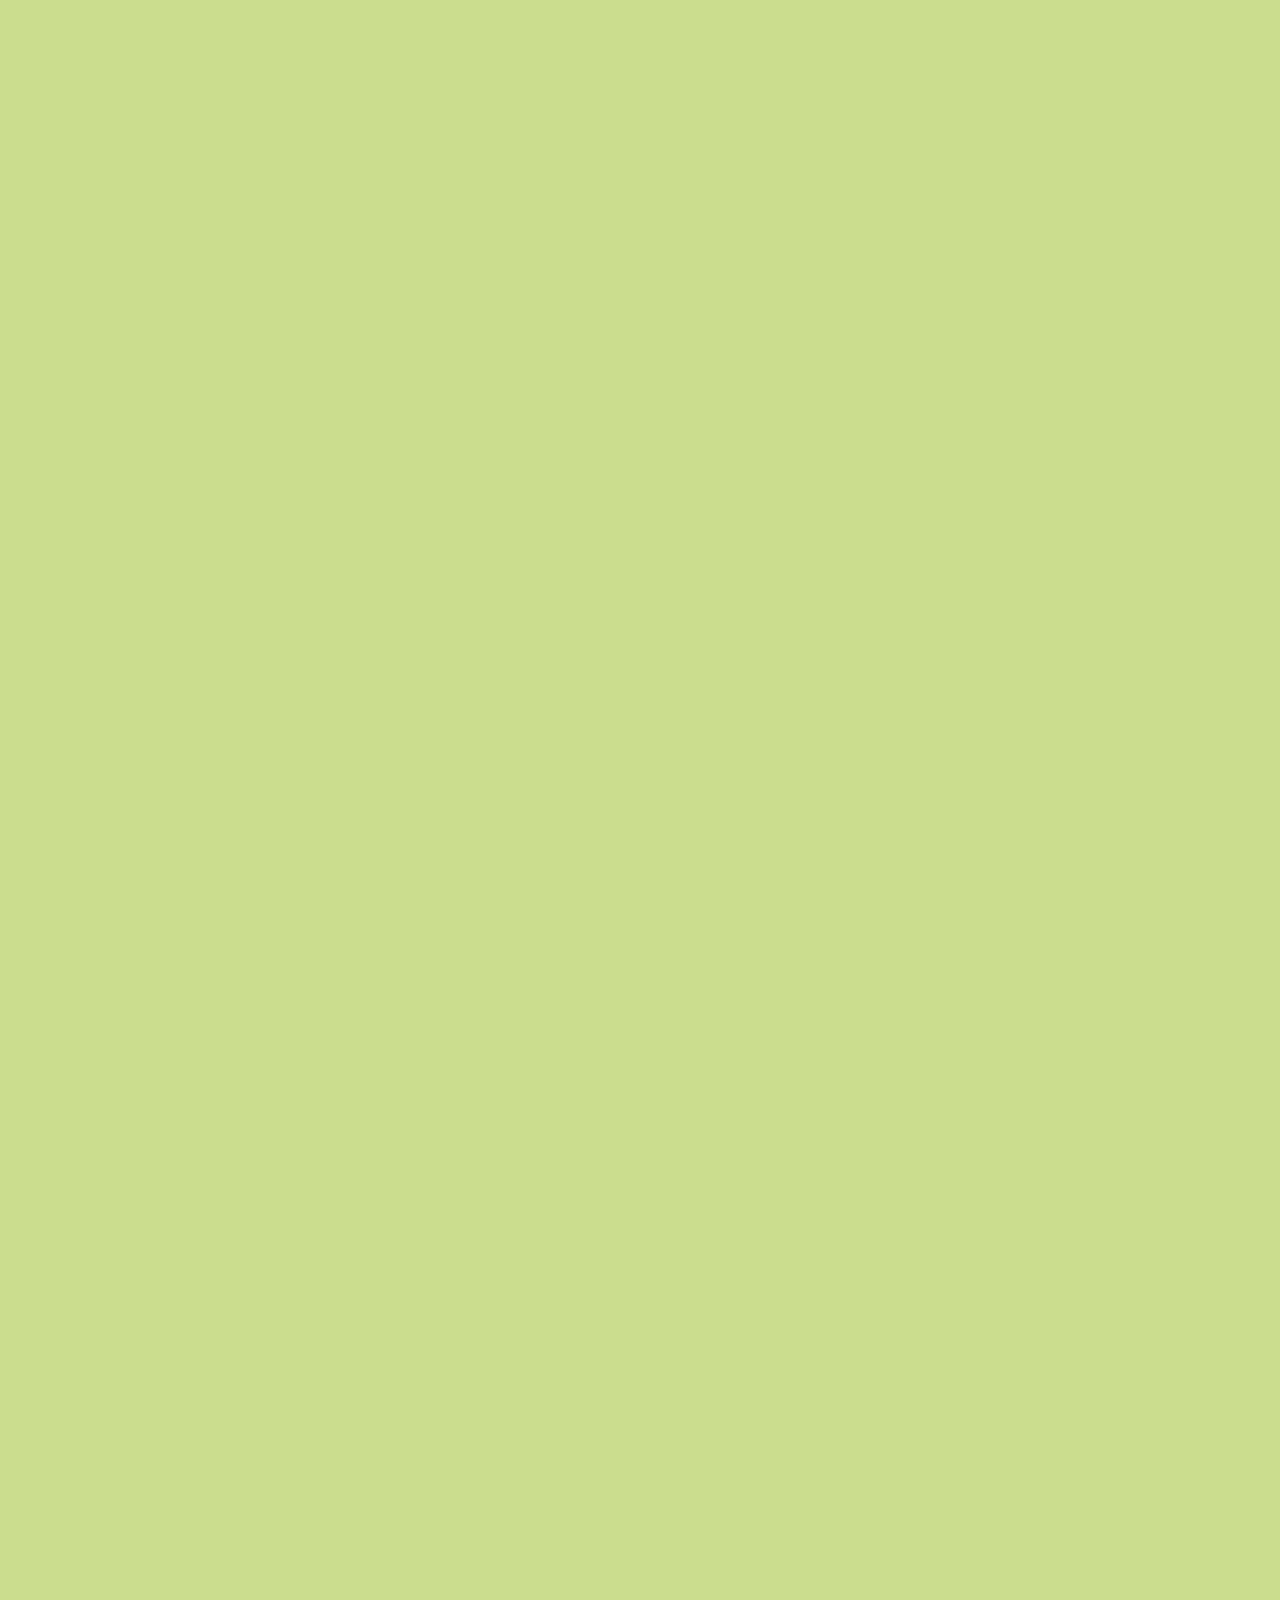
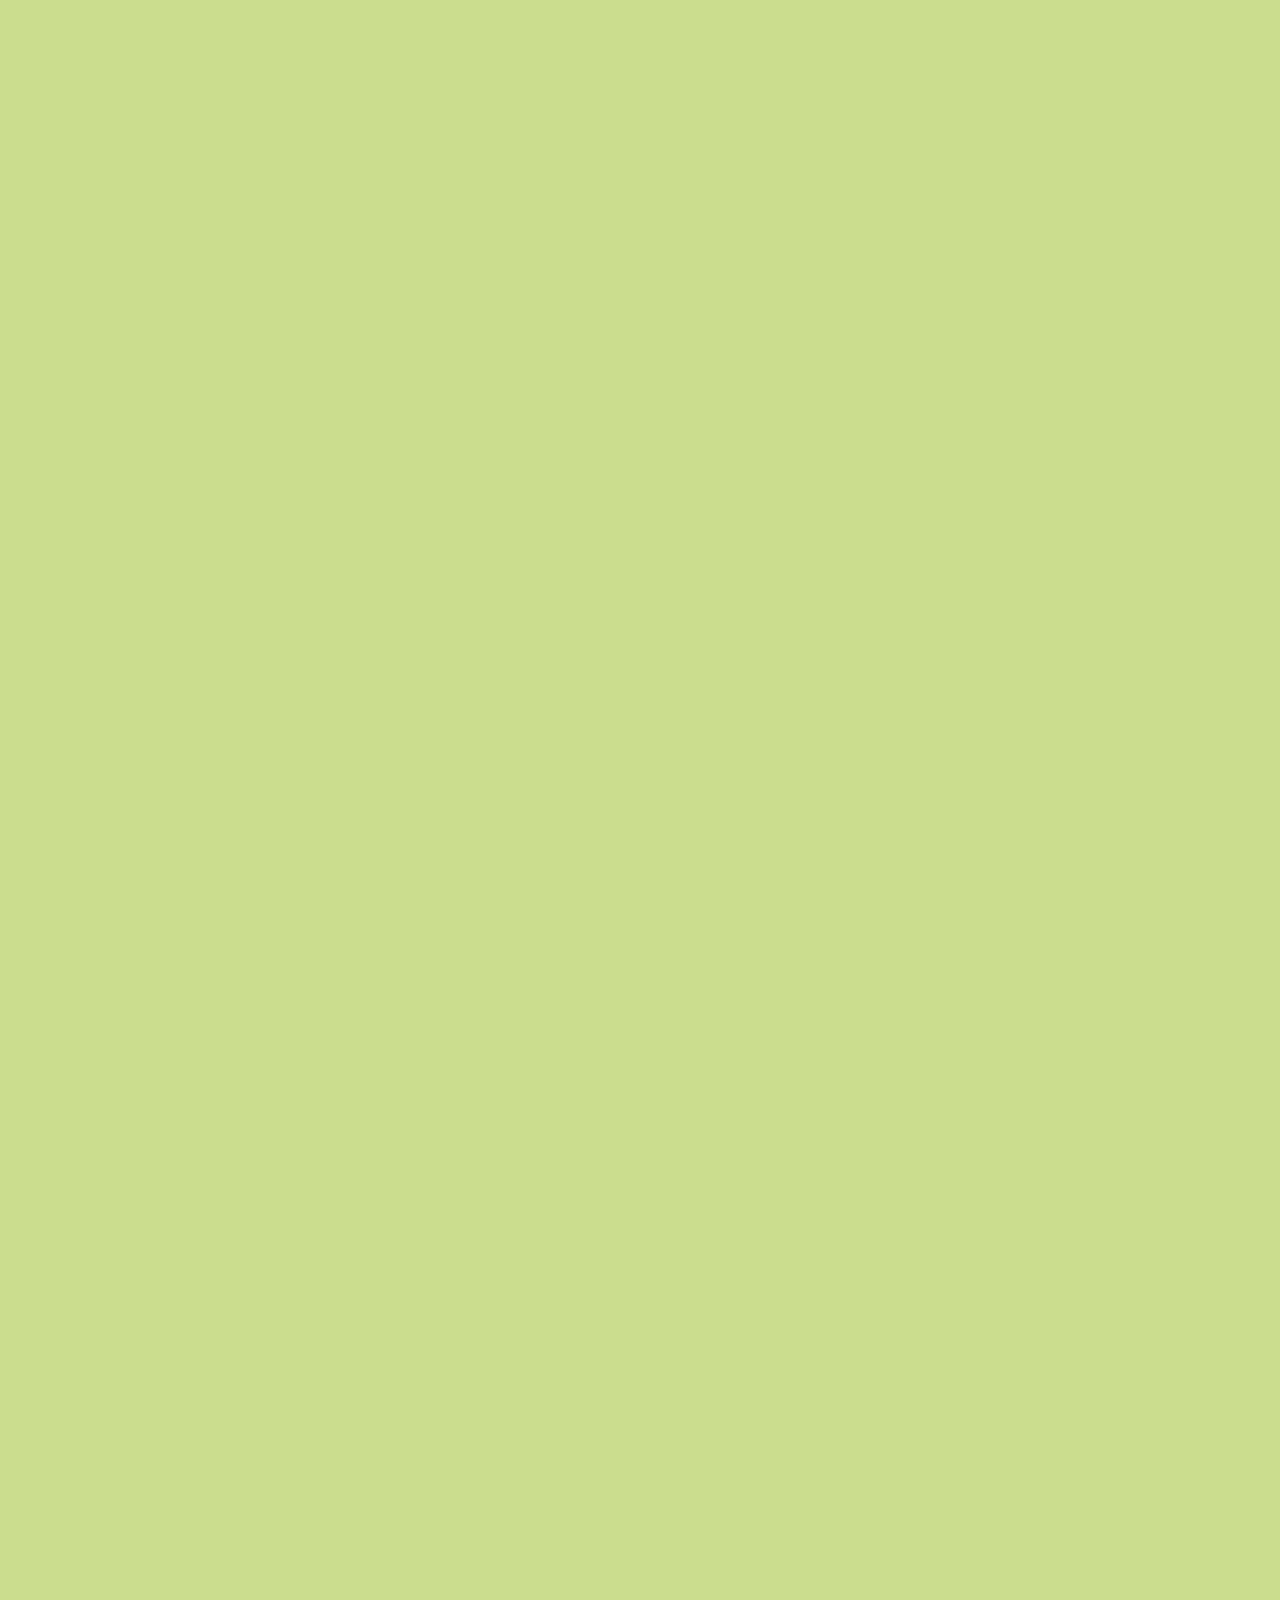
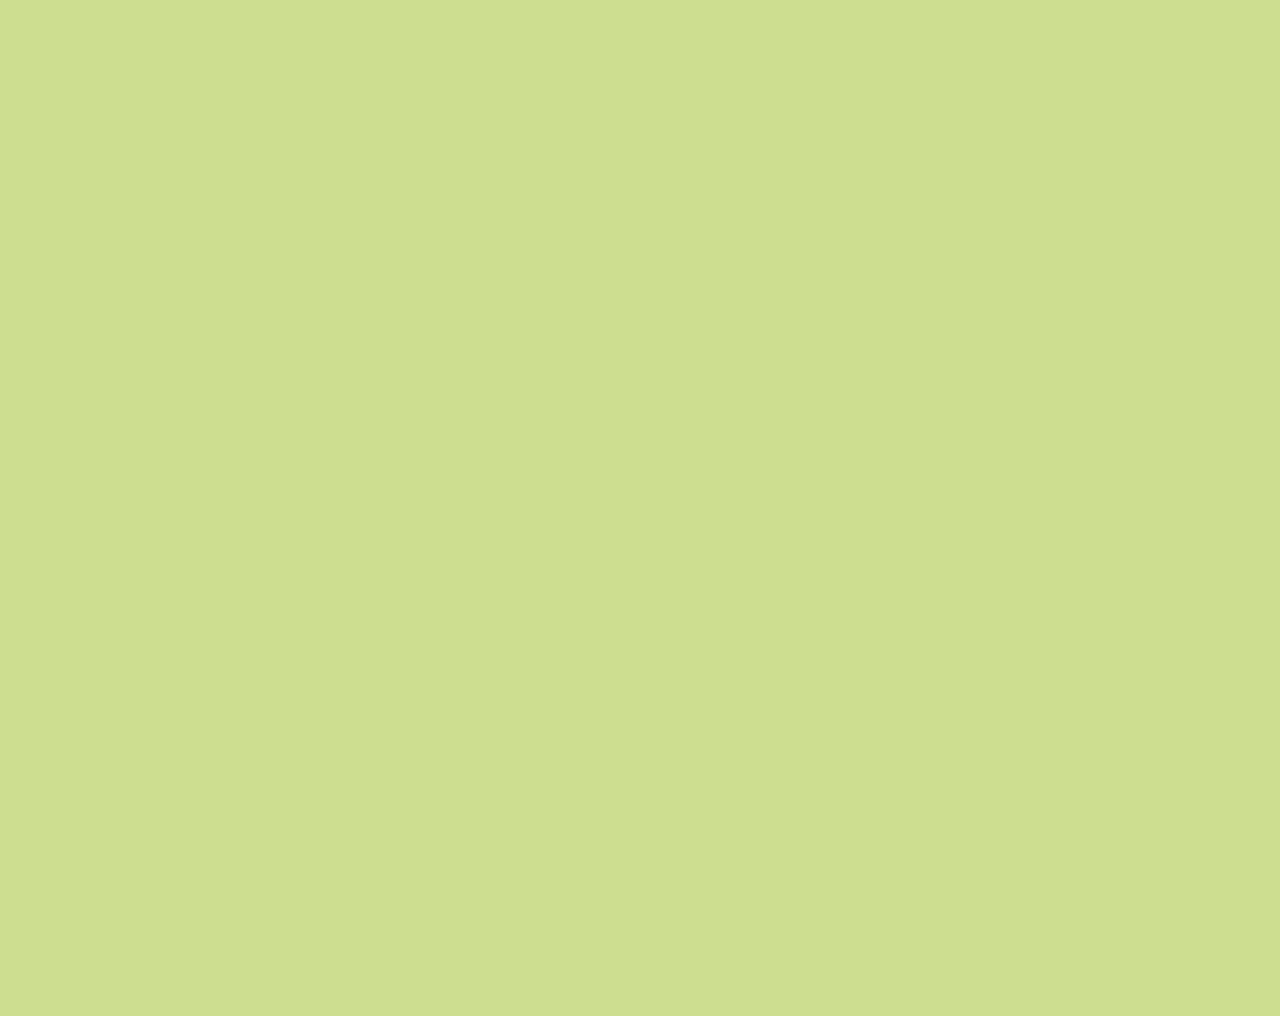
==== commit 9f07e225: "melona-talk" ====
--- a/chat-night.html
+++ b/chat-night.html
@@ -185,6 +185,11 @@
   </div>
 
 </div>
+
+<div id="no-mobile">
+  <span>화면이 너무 커요!</span>
+  <span>Smart Phone Only</span>
+</div>
   
 
   <script src="https://kit.fontawesome.com/f261383c8e.js" crossorigin="anonymous"></script>
--- a/css/styles.css
+++ b/css/styles.css
@@ -6,6 +6,7 @@
 @import "components/nav-bar.css";
 @import "components/screen-header.css";
 @import "components/user.component.css";
+@import "components/no-mobile.css";
 
 @import "screens/login.css";
 @import "screens/friends.css";
